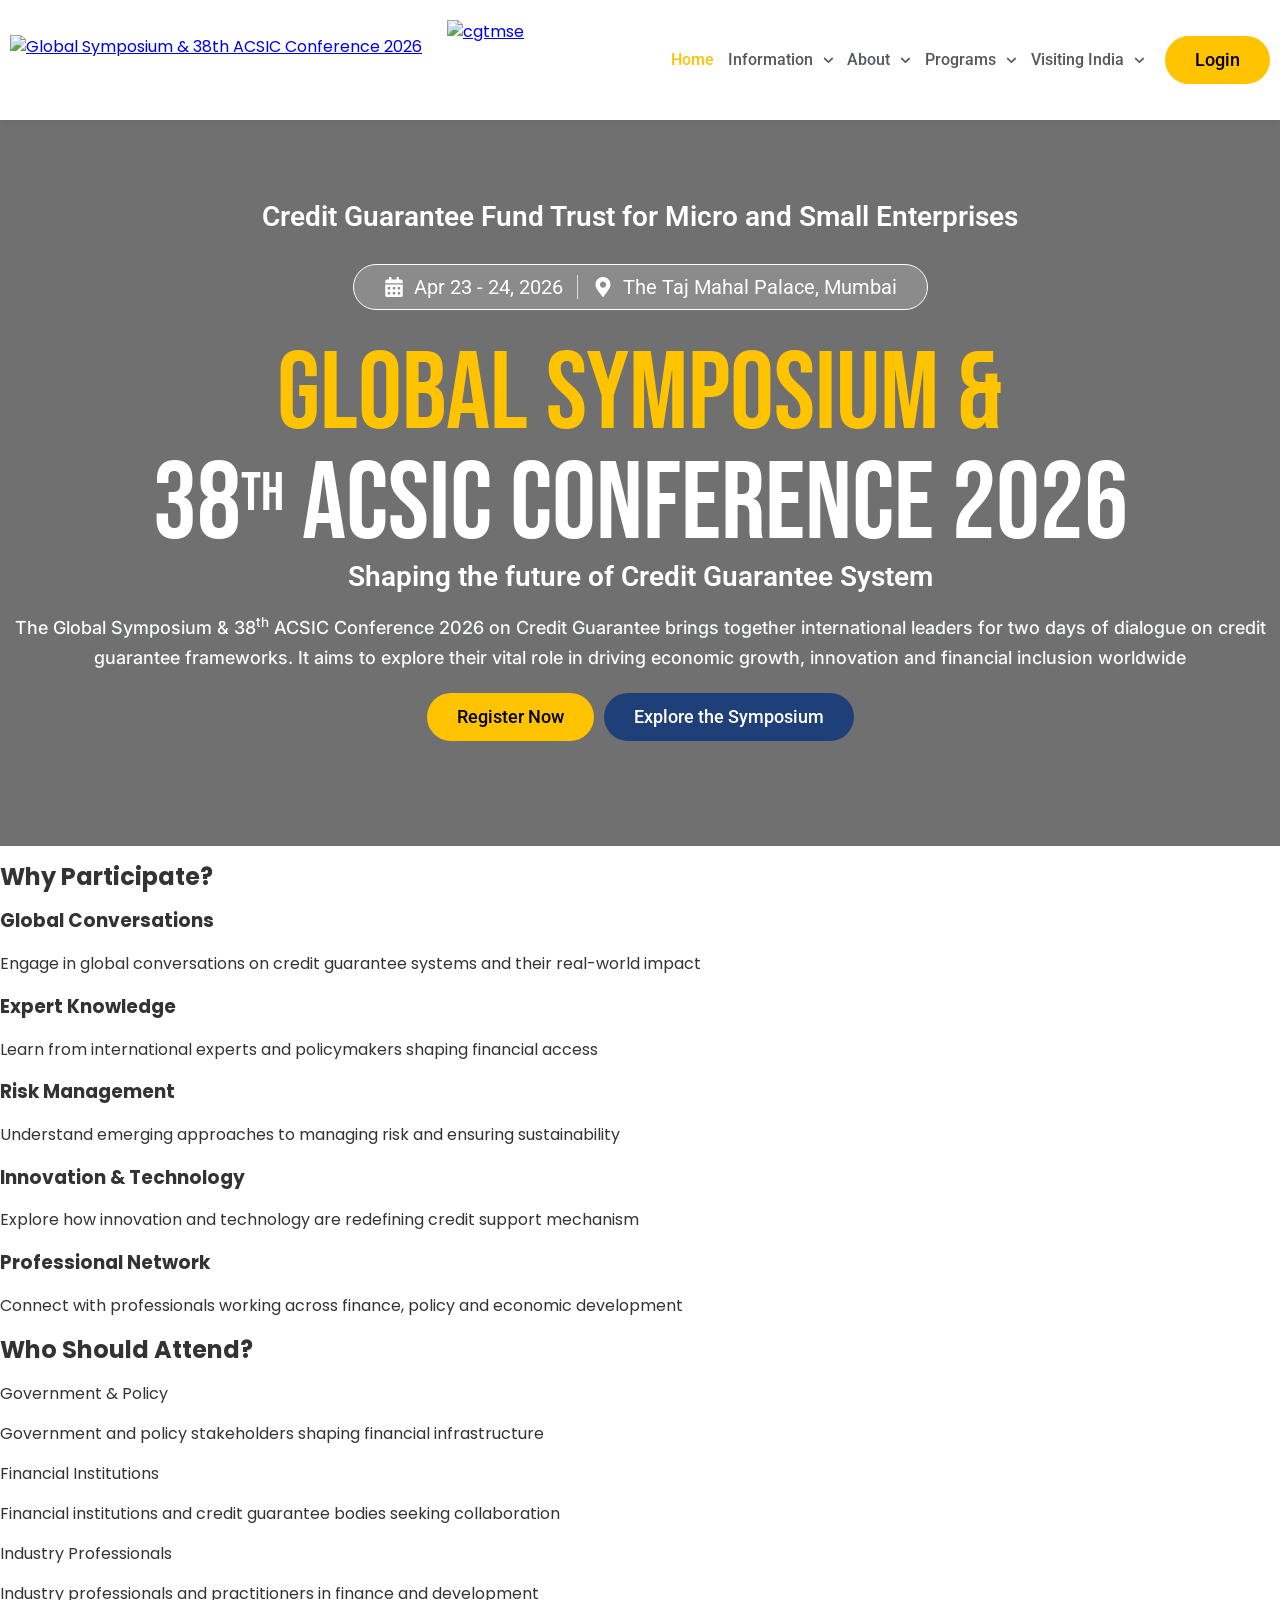
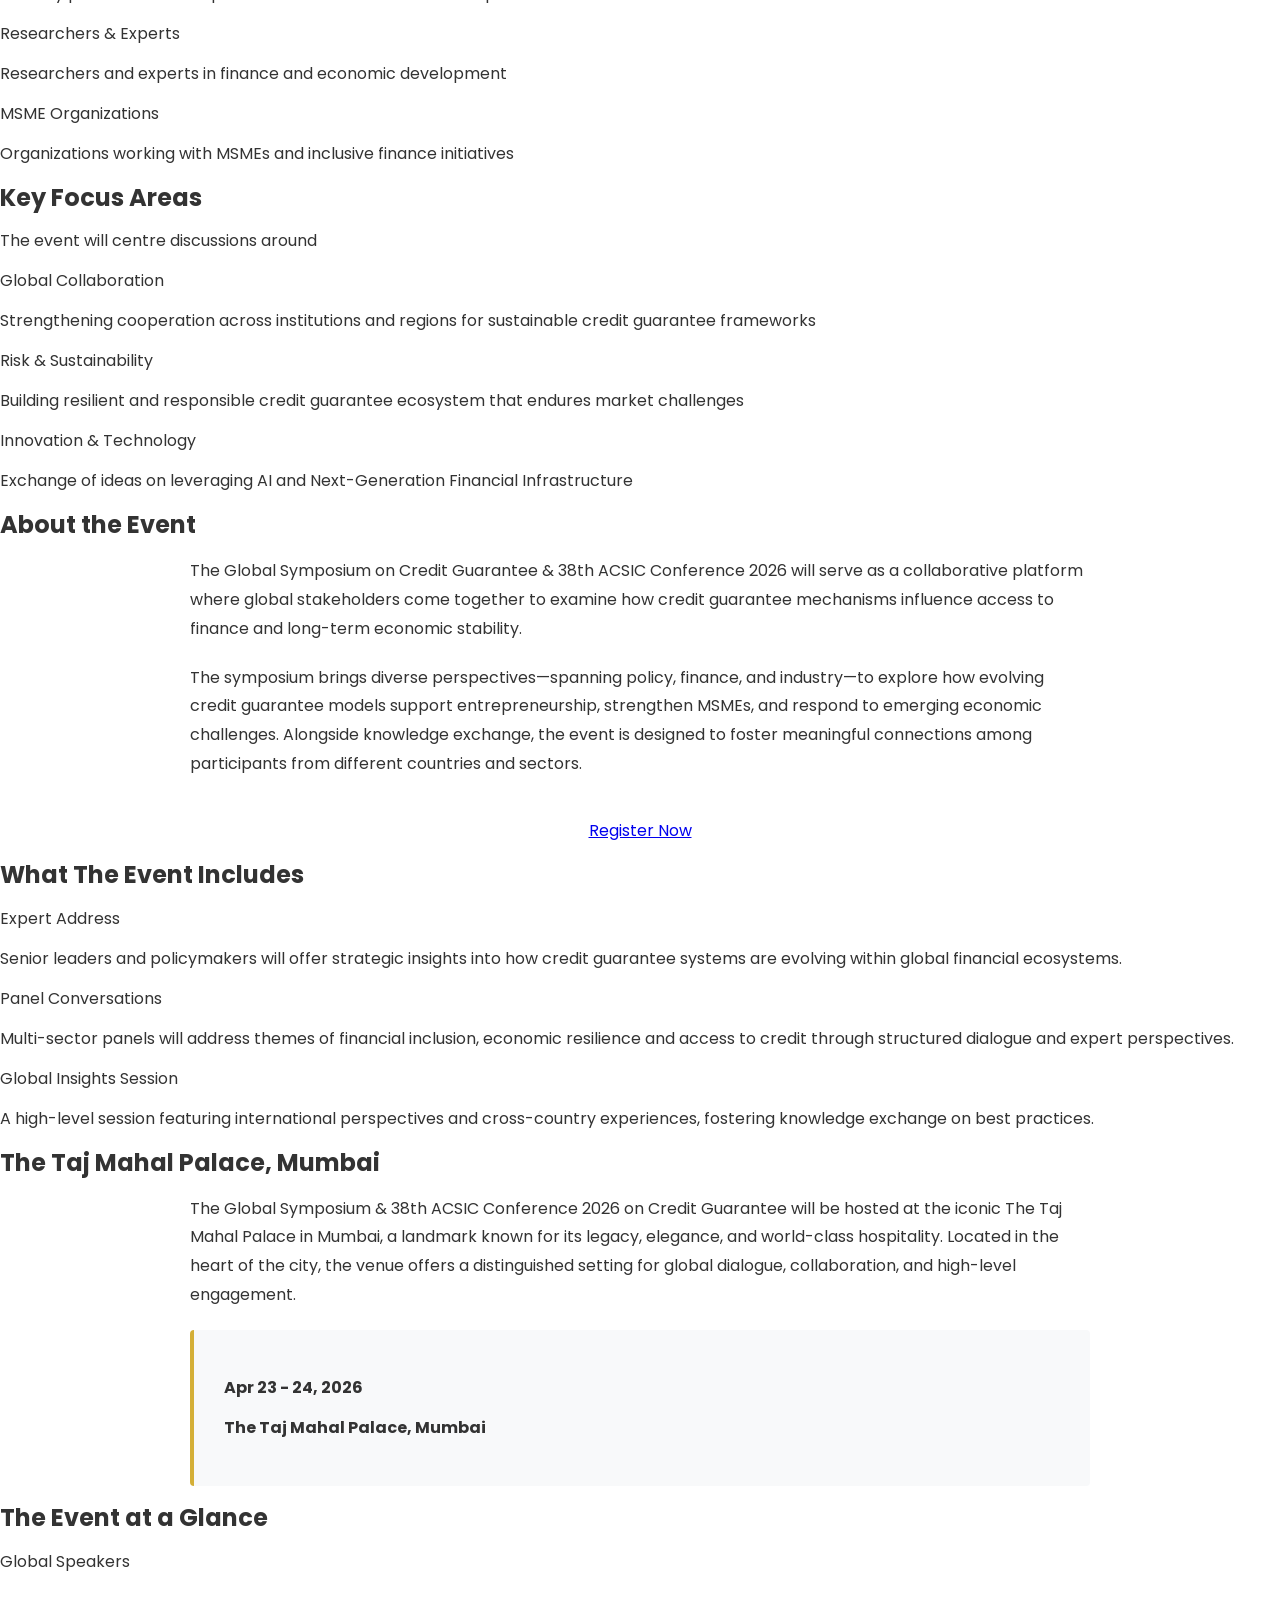
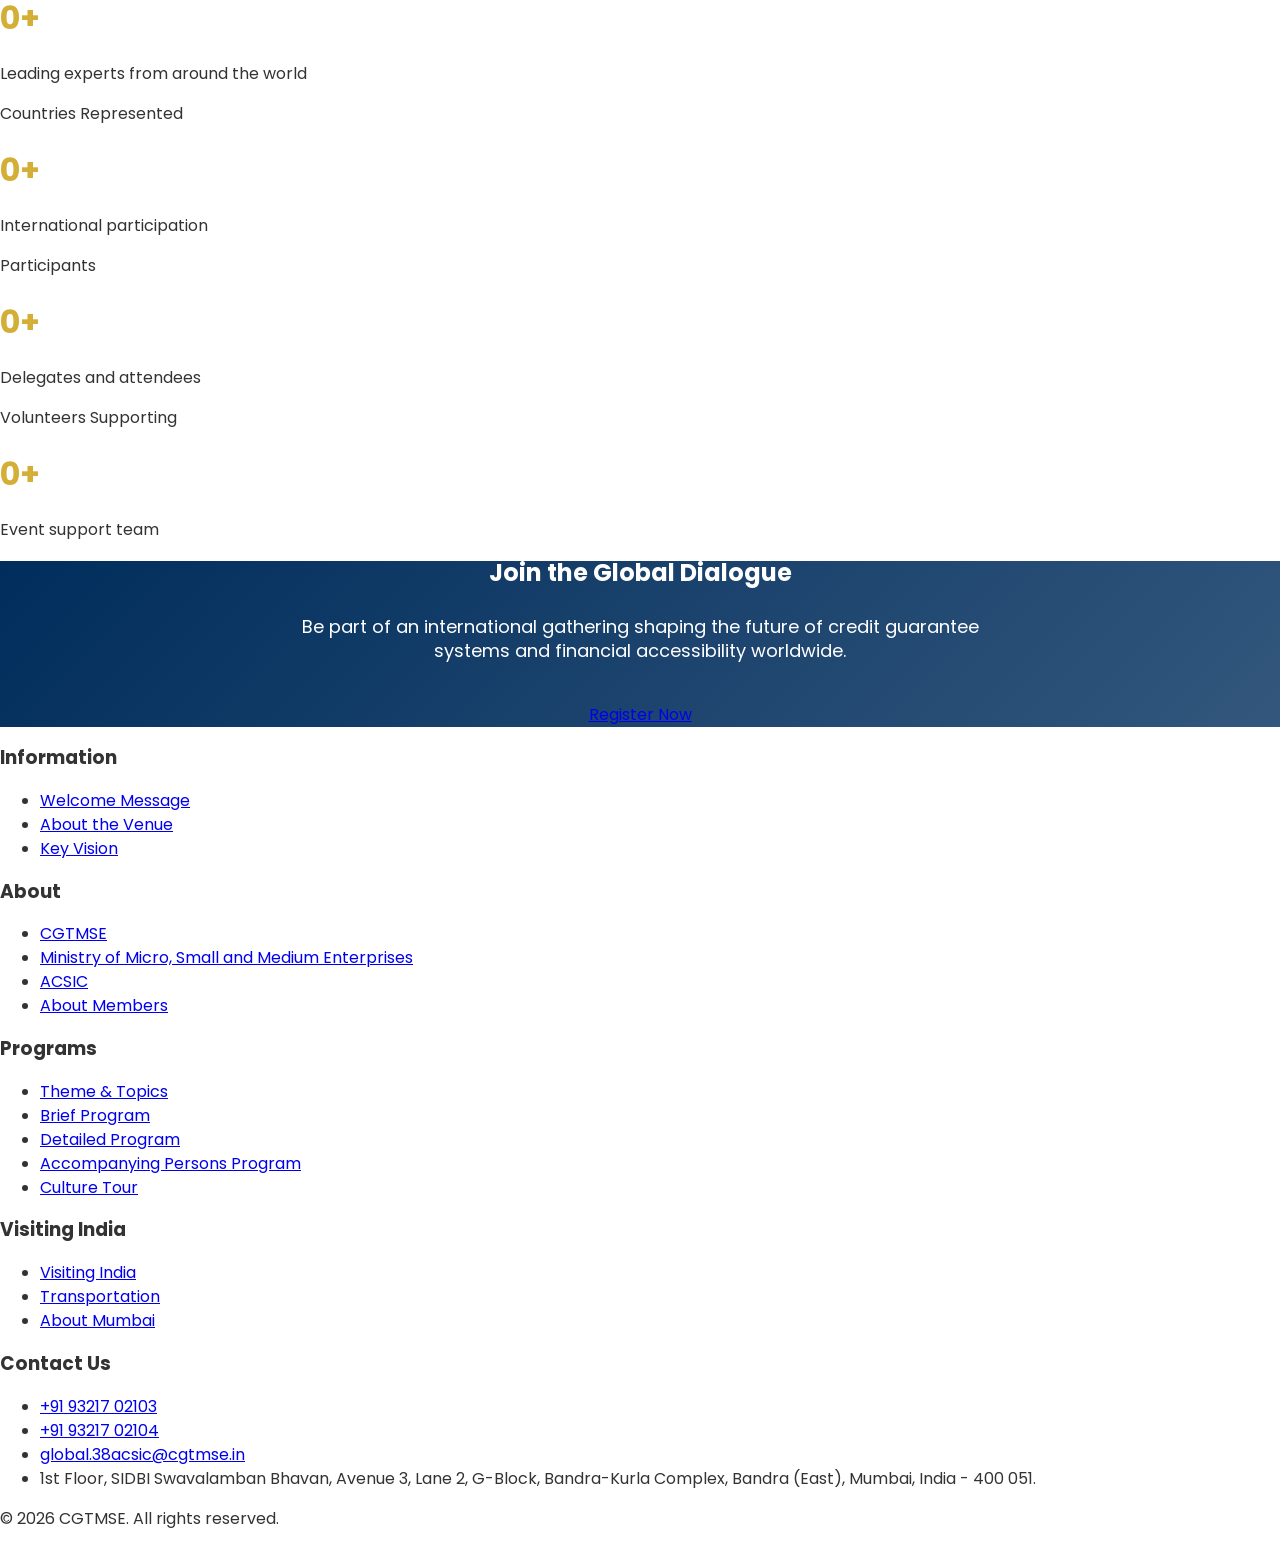
==== index.html @ 99765503 "Add files via upload" ====
<!DOCTYPE html>
<html lang="en">
<head>
    <meta charset="UTF-8">
    <meta name="viewport" content="width=device-width, initial-scale=1.0">
    <meta name="description" content="Global Symposium and 38th ACSIC 2026 - Credit Guarantee Conference">
    <title>Home - Global Symposium and 38th ACSIC 2026</title>
    <link rel="preconnect" href="https://fonts.googleapis.com"><link rel="preconnect" href="https://fonts.gstatic.com" crossorigin>
    <link href="https://fonts.googleapis.com/css2?family=Bebas+Neue&family=Inter:wght@400;500;600&family=Poppins:wght@400;500;600;700&family=Roboto:wght@400;500;600;700&display=swap" rel="stylesheet">
    <link rel="stylesheet" href="assets/css/style.css">
    <link rel="stylesheet" href="assets/css/hero.css">
</head>
<body class="has-ac-header home">
    <!-- Header & Navigation -->
    <header class="ac-header">
        <div class="ac-header-inner">
            <a class="ac-logos" href="index.html">
                <img class="ac-logo-main" src="https://globalacsic2026.in/wp-content/uploads/2026/01/acsic-logo-blue-gold.png" alt="Global Symposium &amp; 38th ACSIC Conference 2026">
                <img class="ac-logo-cgtmse" src="https://globalacsic2026.in/wp-content/uploads/2026/01/cgtmse-logo.png" alt="cgtmse">
            </a>
            <div class="ac-right">
                <nav class="ac-nav" id="acNav"><ul><li><a class="ac-item active" href="index.html">Home</a></li><li><a class="ac-item" href="#">Information<svg class="ac-caret" viewBox="0 0 448 512" aria-hidden="true"><path d="M207.029 381.476L12.686 187.132c-9.373-9.373-9.373-24.569 0-33.941l22.667-22.667c9.357-9.357 24.522-9.375 33.901-.04L224 284.505l154.745-154.021c9.379-9.335 24.544-9.317 33.901.04l22.667 22.667c9.373 9.373 9.373 24.569 0 33.941L240.971 381.476c-9.373 9.372-24.569 9.372-33.942 0z"/></svg></a><ul class="ac-sub"><li><a href="pages/welcome-message.html">Welcome Message</a></li><li><a href="pages/about-venue.html">About the Venue</a></li><li><a href="pages/key-vision.html">Key Vision</a></li></ul></li><li><a class="ac-item" href="#">About<svg class="ac-caret" viewBox="0 0 448 512" aria-hidden="true"><path d="M207.029 381.476L12.686 187.132c-9.373-9.373-9.373-24.569 0-33.941l22.667-22.667c9.357-9.357 24.522-9.375 33.901-.04L224 284.505l154.745-154.021c9.379-9.335 24.544-9.317 33.901.04l22.667 22.667c9.373 9.373 9.373 24.569 0 33.941L240.971 381.476c-9.373 9.372-24.569 9.372-33.942 0z"/></svg></a><ul class="ac-sub"><li><a href="pages/cgtmse.html">CGTMSE</a></li><li><a href="pages/ministry.html">Ministry of Micro, Small and Medium Enterprises</a></li><li><a href="pages/acsic.html">ACSIC</a></li><li><a href="pages/about-members.html">About Members</a></li></ul></li><li><a class="ac-item" href="#">Programs<svg class="ac-caret" viewBox="0 0 448 512" aria-hidden="true"><path d="M207.029 381.476L12.686 187.132c-9.373-9.373-9.373-24.569 0-33.941l22.667-22.667c9.357-9.357 24.522-9.375 33.901-.04L224 284.505l154.745-154.021c9.379-9.335 24.544-9.317 33.901.04l22.667 22.667c9.373 9.373 9.373 24.569 0 33.941L240.971 381.476c-9.373 9.372-24.569 9.372-33.942 0z"/></svg></a><ul class="ac-sub"><li><a href="pages/theme-topics.html">Theme &amp; Topics</a></li><li><a href="#">Delegates Program<svg class="ac-caret" viewBox="0 0 448 512" aria-hidden="true"><path d="M207.029 381.476L12.686 187.132c-9.373-9.373-9.373-24.569 0-33.941l22.667-22.667c9.357-9.357 24.522-9.375 33.901-.04L224 284.505l154.745-154.021c9.379-9.335 24.544-9.317 33.901.04l22.667 22.667c9.373 9.373 9.373 24.569 0 33.941L240.971 381.476c-9.373 9.372-24.569 9.372-33.942 0z"/></svg></a><ul class="ac-sub"><li><a href="pages/brief-program.html">Brief Program</a></li><li><a href="pages/detailed-program.html">Chief Delegate Programme ( Only for ACSIC Members)</a></li></ul></li><li><a href="pages/accompanying-persons.html">Accompanying Persons Program</a></li><li><a href="pages/culture-tour.html">Culture Tour</a></li></ul></li><li><a class="ac-item" href="pages/visiting-india.html">Visiting India<svg class="ac-caret" viewBox="0 0 448 512" aria-hidden="true"><path d="M207.029 381.476L12.686 187.132c-9.373-9.373-9.373-24.569 0-33.941l22.667-22.667c9.357-9.357 24.522-9.375 33.901-.04L224 284.505l154.745-154.021c9.379-9.335 24.544-9.317 33.901.04l22.667 22.667c9.373 9.373 9.373 24.569 0 33.941L240.971 381.476c-9.373 9.372-24.569 9.372-33.942 0z"/></svg></a><ul class="ac-sub"><li><a href="pages/transportation.html">Transportation</a></li><li><a href="pages/about-mumbai.html">About Mumbai</a></li></ul></li></ul></nav>
                <a class="ac-pill ac-pill-yellow" href="pages/login.html">Login</a>
                <button class="ac-toggle" aria-label="Menu" onclick="document.getElementById('acNav').classList.toggle('open')"><svg viewBox="0 0 448 512"><path d="M16 132h416c8.837 0 16-7.163 16-16V76c0-8.837-7.163-16-16-16H16C7.163 60 0 67.163 0 76v40c0 8.837 7.163 16 16 16zm0 160h416c8.837 0 16-7.163 16-16v-40c0-8.837-7.163-16-16-16H16c-8.837 0-16 7.163-16 16v40c0 8.837 7.163 16 16 16zm0 160h416c8.837 0 16-7.163 16-16v-40c0-8.837-7.163-16-16-16H16c-8.837 0-16 7.163-16 16v40c0 8.837 7.163 16 16 16z"/></svg></button>
            </div>
        </div>
    </header>

    <!-- Main Content -->
    <main>
        <!-- Hero Section -->
        <section class="ac-hero">
            <div class="ac-hero-inner">
                <h3 class="ac-hero-org">Credit Guarantee Fund Trust for Micro and Small Enterprises</h3>
                <div class="ac-datebox"><ul>
                    <li><svg viewBox="0 0 448 512" aria-hidden="true"><path d="M0 464c0 26.5 21.5 48 48 48h352c26.5 0 48-21.5 48-48V192H0v272zm320-196c0-6.6 5.4-12 12-12h40c6.6 0 12 5.4 12 12v40c0 6.6-5.4 12-12 12h-40c-6.6 0-12-5.4-12-12v-40zm0 128c0-6.6 5.4-12 12-12h40c6.6 0 12 5.4 12 12v40c0 6.6-5.4 12-12 12h-40c-6.6 0-12-5.4-12-12v-40zM192 268c0-6.6 5.4-12 12-12h40c6.6 0 12 5.4 12 12v40c0 6.6-5.4 12-12 12h-40c-6.6 0-12-5.4-12-12v-40zm0 128c0-6.6 5.4-12 12-12h40c6.6 0 12 5.4 12 12v40c0 6.6-5.4 12-12 12h-40c-6.6 0-12-5.4-12-12v-40zM64 268c0-6.6 5.4-12 12-12h40c6.6 0 12 5.4 12 12v40c0 6.6-5.4 12-12 12H76c-6.6 0-12-5.4-12-12v-40zm0 128c0-6.6 5.4-12 12-12h40c6.6 0 12 5.4 12 12v40c0 6.6-5.4 12-12 12H76c-6.6 0-12-5.4-12-12v-40zM400 64h-48V16c0-8.8-7.2-16-16-16h-32c-8.8 0-16 7.2-16 16v48H160V16c0-8.8-7.2-16-16-16h-32c-8.8 0-16 7.2-16 16v48H48C21.5 64 0 85.5 0 112v48h448v-48c0-26.5-21.5-48-48-48z"/></svg><span>Apr 23 - 24, 2026</span></li>
                    <li><svg viewBox="0 0 384 512" aria-hidden="true"><path d="M172.268 501.67C26.97 291.031 0 269.413 0 192 0 85.961 85.961 0 192 0s192 85.961 192 192c0 77.413-26.97 99.031-172.268 309.67-9.535 13.774-29.93 13.773-39.464 0zM192 272c44.183 0 80-35.817 80-80s-35.817-80-80-80-80 35.817-80 80 35.817 80 80 80z"/></svg><span>The Taj Mahal Palace, Mumbai</span></li>
                </ul></div>
                <h1 class="ac-hero-title yellow">GLOBAL SYMPOSIUM &amp;</h1>
                <h2 class="ac-hero-title white">38<small><sup>th</sup></small> ACSIC CONFERENCE 2026</h2>
                <h3 class="ac-hero-tag">Shaping the future of Credit Guarantee System</h3>
                <div class="ac-hero-text"><p>The Global Symposium &amp; 38<sup>th</sup> ACSIC Conference 2026 on Credit Guarantee brings together international leaders for two days of dialogue on credit guarantee frameworks. It aims to explore their vital role in driving economic growth, innovation and financial inclusion worldwide</p></div>
                <div class="ac-hero-btns">
                    <a class="ac-pill ac-pill-yellow" href="pages/login.html">Register Now</a>
                    <a class="ac-pill ac-pill-blue" href="#aboutTheEvent">Explore the Symposium</a>
                </div>
            </div>
        </section>

        <!-- Why Participate Section -->
        <section class="section">
            <div class="container">
                <div class="section-title">
                    <h2>Why Participate?</h2>
                </div>
                <div class="grid">
                    <div class="card">
                        <div class="card-body">
                            <h3 class="card-title">Global Conversations</h3>
                            <p class="card-text">Engage in global conversations on credit guarantee systems and their real-world impact</p>
                        </div>
                    </div>
                    <div class="card">
                        <div class="card-body">
                            <h3 class="card-title">Expert Knowledge</h3>
                            <p class="card-text">Learn from international experts and policymakers shaping financial access</p>
                        </div>
                    </div>
                    <div class="card">
                        <div class="card-body">
                            <h3 class="card-title">Risk Management</h3>
                            <p class="card-text">Understand emerging approaches to managing risk and ensuring sustainability</p>
                        </div>
                    </div>
                    <div class="card">
                        <div class="card-body">
                            <h3 class="card-title">Innovation & Technology</h3>
                            <p class="card-text">Explore how innovation and technology are redefining credit support mechanism</p>
                        </div>
                    </div>
                    <div class="card">
                        <div class="card-body">
                            <h3 class="card-title">Professional Network</h3>
                            <p class="card-text">Connect with professionals working across finance, policy and economic development</p>
                        </div>
                    </div>
                </div>
            </div>
        </section>

        <!-- Who Should Attend -->
        <section class="section">
            <div class="container">
                <div class="section-title">
                    <h2>Who Should Attend?</h2>
                </div>
                <div class="grid">
                    <div class="card">
                        <div class="card-header">
                            <div class="card-title">Government & Policy</div>
                        </div>
                        <div class="card-body">
                            <p class="card-text">Government and policy stakeholders shaping financial infrastructure</p>
                        </div>
                    </div>
                    <div class="card">
                        <div class="card-header">
                            <div class="card-title">Financial Institutions</div>
                        </div>
                        <div class="card-body">
                            <p class="card-text">Financial institutions and credit guarantee bodies seeking collaboration</p>
                        </div>
                    </div>
                    <div class="card">
                        <div class="card-header">
                            <div class="card-title">Industry Professionals</div>
                        </div>
                        <div class="card-body">
                            <p class="card-text">Industry professionals and practitioners in finance and development</p>
                        </div>
                    </div>
                    <div class="card">
                        <div class="card-header">
                            <div class="card-title">Researchers & Experts</div>
                        </div>
                        <div class="card-body">
                            <p class="card-text">Researchers and experts in finance and economic development</p>
                        </div>
                    </div>
                    <div class="card">
                        <div class="card-header">
                            <div class="card-title">MSME Organizations</div>
                        </div>
                        <div class="card-body">
                            <p class="card-text">Organizations working with MSMEs and inclusive finance initiatives</p>
                        </div>
                    </div>
                </div>
            </div>
        </section>

        <!-- Key Focus Areas -->
        <section class="section">
            <div class="container">
                <div class="section-title">
                    <h2>Key Focus Areas</h2>
                    <p>The event will centre discussions around</p>
                </div>
                <div class="grid">
                    <div class="card">
                        <div class="card-header">
                            <div class="card-title">Global Collaboration</div>
                        </div>
                        <div class="card-body">
                            <p class="card-text">Strengthening cooperation across institutions and regions for sustainable credit guarantee frameworks</p>
                        </div>
                    </div>
                    <div class="card">
                        <div class="card-header">
                            <div class="card-title">Risk & Sustainability</div>
                        </div>
                        <div class="card-body">
                            <p class="card-text">Building resilient and responsible credit guarantee ecosystem that endures market challenges</p>
                        </div>
                    </div>
                    <div class="card">
                        <div class="card-header">
                            <div class="card-title">Innovation & Technology</div>
                        </div>
                        <div class="card-body">
                            <p class="card-text">Exchange of ideas on leveraging AI and Next-Generation Financial Infrastructure</p>
                        </div>
                    </div>
                </div>
            </div>
        </section>

        <!-- About the Event -->
        <section class="section" id="aboutTheEvent">
            <div class="container">
                <div class="section-title">
                    <h2>About the Event</h2>
                </div>
                <div style="max-width: 900px; margin: 0 auto;">
                    <p style="font-size: 16px; line-height: 1.8; color: var(--text-light); margin-bottom: 20px;">
                        The Global Symposium on Credit Guarantee & 38th ACSIC Conference 2026 will serve as a collaborative platform where global stakeholders come together to examine how credit guarantee mechanisms influence access to finance and long-term economic stability.
                    </p>
                    <p style="font-size: 16px; line-height: 1.8; color: var(--text-light); margin-bottom: 20px;">
                        The symposium brings diverse perspectives—spanning policy, finance, and industry—to explore how evolving credit guarantee models support entrepreneurship, strengthen MSMEs, and respond to emerging economic challenges. Alongside knowledge exchange, the event is designed to foster meaningful connections among participants from different countries and sectors.
                    </p>
                    <div style="text-align: center; margin-top: 40px;">
                        <a href="pages/login.html" class="btn">Register Now</a>
                    </div>
                </div>
            </div>
        </section>

        <!-- What the Event Includes -->
        <section class="section">
            <div class="container">
                <div class="section-title">
                    <h2>What The Event Includes</h2>
                </div>
                <div class="grid">
                    <div class="card">
                        <div class="card-header">
                            <div class="card-title">Expert Address</div>
                        </div>
                        <div class="card-body">
                            <p class="card-text">Senior leaders and policymakers will offer strategic insights into how credit guarantee systems are evolving within global financial ecosystems.</p>
                        </div>
                    </div>
                    <div class="card">
                        <div class="card-header">
                            <div class="card-title">Panel Conversations</div>
                        </div>
                        <div class="card-body">
                            <p class="card-text">Multi-sector panels will address themes of financial inclusion, economic resilience and access to credit through structured dialogue and expert perspectives.</p>
                        </div>
                    </div>
                    <div class="card">
                        <div class="card-header">
                            <div class="card-title">Global Insights Session</div>
                        </div>
                        <div class="card-body">
                            <p class="card-text">A high-level session featuring international perspectives and cross-country experiences, fostering knowledge exchange on best practices.</p>
                        </div>
                    </div>
                </div>
            </div>
        </section>

        <!-- Venue Section -->
        <section class="section">
            <div class="container">
                <div class="section-title">
                    <h2>The Taj Mahal Palace, Mumbai</h2>
                </div>
                <div style="max-width: 900px; margin: 0 auto;">
                    <p style="font-size: 16px; line-height: 1.8; color: var(--text-light); margin-bottom: 20px;">
                        The Global Symposium & 38th ACSIC Conference 2026 on Credit Guarantee will be hosted at the iconic The Taj Mahal Palace in Mumbai, a landmark known for its legacy, elegance, and world-class hospitality. Located in the heart of the city, the venue offers a distinguished setting for global dialogue, collaboration, and high-level engagement.
                    </p>
                    <div style="background: #f8f9fa; padding: 30px; border-left: 4px solid #d4af37; border-radius: 4px;">
                        <p style="margin-bottom: 15px;"><strong>Apr 23 - 24, 2026</strong></p>
                        <p><strong>The Taj Mahal Palace, Mumbai</strong></p>
                    </div>
                </div>
            </div>
        </section>

        <!-- Event at a Glance -->
        <section class="section">
            <div class="container">
                <div class="section-title">
                    <h2>The Event at a Glance</h2>
                </div>
                <div class="grid">
                    <div class="card">
                        <div class="card-header">
                            <div class="card-title">Global Speakers</div>
                        </div>
                        <div class="card-body">
                            <p style="font-size: 32px; font-weight: 700; color: #d4af37;">0+</p>
                            <p class="card-text">Leading experts from around the world</p>
                        </div>
                    </div>
                    <div class="card">
                        <div class="card-header">
                            <div class="card-title">Countries Represented</div>
                        </div>
                        <div class="card-body">
                            <p style="font-size: 32px; font-weight: 700; color: #d4af37;">0+</p>
                            <p class="card-text">International participation</p>
                        </div>
                    </div>
                    <div class="card">
                        <div class="card-header">
                            <div class="card-title">Participants</div>
                        </div>
                        <div class="card-body">
                            <p style="font-size: 32px; font-weight: 700; color: #d4af37;">0+</p>
                            <p class="card-text">Delegates and attendees</p>
                        </div>
                    </div>
                    <div class="card">
                        <div class="card-header">
                            <div class="card-title">Volunteers Supporting</div>
                        </div>
                        <div class="card-body">
                            <p style="font-size: 32px; font-weight: 700; color: #d4af37;">0+</p>
                            <p class="card-text">Event support team</p>
                        </div>
                    </div>
                </div>
            </div>
        </section>

        <!-- CTA Section -->
        <section class="section" style="background: linear-gradient(135deg, #002d5c, rgba(0, 45, 92, 0.8)); color: white; text-align: center;">
            <div class="container">
                <h2 style="color: white; margin-bottom: 30px;">Join the Global Dialogue</h2>
                <p style="font-size: 18px; margin-bottom: 40px; max-width: 700px; margin-left: auto; margin-right: auto;">
                    Be part of an international gathering shaping the future of credit guarantee systems and financial accessibility worldwide.
                </p>
                <a href="pages/login.html" class="btn">Register Now</a>
            </div>
        </section>
    </main>

    <!-- Footer -->
    <footer>
        <div class="container">
            <div class="footer-content">
                <div class="footer-section">
                    <h3>Information</h3>
                    <ul>
                        <li><a href="pages/welcome-message.html">Welcome Message</a></li>
                        <li><a href="pages/about-venue.html">About the Venue</a></li>
                        <li><a href="pages/key-vision.html">Key Vision</a></li>
                    </ul>
                </div>
                <div class="footer-section">
                    <h3>About</h3>
                    <ul>
                        <li><a href="pages/cgtmse.html">CGTMSE</a></li>
                        <li><a href="pages/ministry.html">Ministry of Micro, Small and Medium Enterprises</a></li>
                        <li><a href="pages/acsic.html">ACSIC</a></li>
                        <li><a href="pages/about-members.html">About Members</a></li>
                    </ul>
                </div>
                <div class="footer-section">
                    <h3>Programs</h3>
                    <ul>
                        <li><a href="pages/theme-topics.html">Theme & Topics</a></li>
                        <li><a href="pages/brief-program.html">Brief Program</a></li>
                        <li><a href="pages/detailed-program.html">Detailed Program</a></li>
                        <li><a href="pages/accompanying-persons.html">Accompanying Persons Program</a></li>
                        <li><a href="pages/culture-tour.html">Culture Tour</a></li>
                    </ul>
                </div>
                <div class="footer-section">
                    <h3>Visiting India</h3>
                    <ul>
                        <li><a href="pages/visiting-india.html">Visiting India</a></li>
                        <li><a href="pages/transportation.html">Transportation</a></li>
                        <li><a href="pages/about-mumbai.html">About Mumbai</a></li>
                    </ul>
                </div>
                <div class="footer-section">
                    <h3>Contact Us</h3>
                    <ul>
                        <li><a href="tel:919321702103">+91 93217 02103</a></li>
                        <li><a href="tel:919321702104">+91 93217 02104</a></li>
                        <li><a href="mailto:global.38acsic@cgtmse.in">global.38acsic@cgtmse.in</a></li>
                        <li>1st Floor, SIDBI Swavalamban Bhavan, Avenue 3, Lane 2, G-Block, Bandra-Kurla Complex, Bandra (East), Mumbai, India - 400 051.</li>
                    </ul>
                </div>
            </div>
        </div>
        <div class="footer-bottom">
            <p>&copy; 2026 CGTMSE. All rights reserved.</p>
        </div>
    </footer>
</body>
</html>
---- assets/css/style.css ----
/* 
Theme Name: Hello Elementor Child
Theme URI: https://github.com/elementor/hello-theme-child/
Description: Hello Elementor Child is a child theme of Hello Elementor, created by Elementor team
Author: Elementor Team
Author URI: https://elementor.com/
Template: hello-elementor
Version: 2.0.0
Text Domain: hello-elementor-child
License: GNU General Public License v3 or later.
License URI: https://www.gnu.org/licenses/gpl-3.0.html
Tags: flexible-header, custom-colors, custom-menu, custom-logo, editor-style, featured-images, rtl-language-support, threaded-comments, translation-ready
*/

/* Add your custom styles here */


html, body {
	overflow-x:hidden !important;
}
---- assets/css/hero.css ----
/* Header + hero — values taken from the live site's computed Elementor styles */
:root {
  --ac-primary: #1F3F79;
  --ac-secondary: #54595F;
  --ac-yellow: #FFC300;
  --ac-offwhite: #F6FBFC;
  --ac-sub: #33373D;
}

body { margin: 0; font-family: "Poppins", sans-serif; font-size: 16px; line-height: 24px; color: #333; }
body.has-ac-header { padding-top: 120px; }
body.home { padding-top: 0; }
body.home main { padding: 0; min-height: 0; }

/* ---------- Header ---------- */
.ac-header {
  position: fixed; top: 0; left: 0; width: 100%; z-index: 101;
  background: #fff; box-shadow: 0 0 10px 0 rgba(0,0,0,.1);
}
.ac-header-inner {
  max-width: 1330px; margin: 0 auto; padding: 0 10px; height: 120px;
  display: flex; align-items: center; justify-content: space-between; box-sizing: border-box;
}
.ac-logos { display: flex; align-items: center; }
.ac-logo-main { height: 50px; width: auto; display: block; }
.ac-logo-cgtmse { height: 80px; width: auto; display: block; margin-left: 50px; }
.ac-right { display: flex; align-items: center; justify-content: flex-end; }

.ac-nav { margin-right: 30px; }
.ac-nav > ul { display: flex; list-style: none; margin: 0; padding: 0; }
.ac-nav > ul > li { position: relative; margin: 0 15px; }
.ac-nav > ul > li:first-child { margin-left: 0; }
.ac-nav > ul > li:last-child { margin-right: 0; }
.ac-nav a.ac-item {
  display: flex; align-items: center; padding: 13px 0;
  font-family: "Roboto", sans-serif; font-weight: 500; font-size: 16px; line-height: 20px;
  color: var(--ac-secondary); text-decoration: none; transition: color .3s;
}
.ac-nav a.ac-item:hover, .ac-nav a.ac-item.active, .ac-nav li:hover > a.ac-item { color: var(--ac-yellow); }
.ac-caret { width: .68em; height: .68em; fill: currentColor; margin-left: 10px; }

.ac-sub {
  display: none; position: absolute; top: 100%; left: 0; min-width: 12em; list-style: none;
  margin: 0; padding: 0; background: #fff; border-radius: 5px; box-shadow: 0 0 10px 0 rgba(0,0,0,.1); z-index: 5;
}
.ac-nav li:hover > .ac-sub, .ac-nav li:focus-within > .ac-sub { display: block; }
.ac-sub li { position: relative; }
.ac-sub a {
  display: flex; align-items: center; justify-content: space-between; padding: 13px 20px; white-space: nowrap;
  font-family: "Roboto", sans-serif; font-weight: 500; font-size: 16px; line-height: 20px;
  color: var(--ac-sub); text-decoration: none;
}
.ac-sub li:first-child > a { border-radius: 5px 5px 0 0; }
.ac-sub li:last-child > a { border-radius: 0 0 5px 5px; }
.ac-sub a:hover, .ac-sub li:hover > a { background: var(--ac-primary); color: var(--ac-offwhite); }
.ac-sub .ac-sub { top: 0; left: 100%; }
.ac-sub .ac-caret { transform: rotate(-90deg); }

.ac-pill {
  display: inline-block; font-family: "Roboto", sans-serif; font-weight: 500; font-size: 18px; line-height: 18px;
  padding: 15px 30px; border-radius: 50px; text-decoration: none; transition: all .3s;
}
.ac-pill-yellow { background: var(--ac-yellow); color: #000; }
.ac-pill-yellow:hover { background: var(--ac-primary); color: var(--ac-offwhite); }
.ac-pill-blue { background: var(--ac-primary); color: #fff; }
.ac-pill-blue:hover { background: var(--ac-yellow); color: #000; }

.ac-toggle { display: none; background: none; border: 0; padding: 8px; cursor: pointer; color: #33373D; }
.ac-toggle svg { width: 25px; height: 25px; fill: currentColor; display: block; }

/* ---------- Hero ---------- */
.ac-hero {
  position: relative; padding: 200px 0 100px; text-align: center;
  background: url("https://globalacsic2026.in/wp-content/uploads/2026/01/freepik__expand__67502.png") center center / cover no-repeat;
}
.ac-hero::before { content: ""; position: absolute; inset: 0; background: #000; opacity: .56; }
.ac-hero-inner { position: relative; max-width: 1330px; margin: 0 auto; padding: 0 10px; display: flex; flex-direction: column; align-items: center; }
.ac-hero h1, .ac-hero h2, .ac-hero h3 { margin: 0; }
.ac-hero-org { font-family: "Roboto", sans-serif; font-weight: 600; font-size: 28px; line-height: 1.2; color: #fff; margin-bottom: 30px !important; }

.ac-datebox {
  display: inline-flex; align-items: center; margin-bottom: 30px; padding: 10px 30px;
  background: rgba(255,255,255,.19); border: 1px solid #fff; border-radius: 50px;
}
.ac-datebox ul { display: flex; list-style: none; margin: 0 -15px; padding: 0; }
.ac-datebox li { position: relative; display: flex; align-items: center; margin: 0 15px; }
.ac-datebox li:not(:last-child)::after { content: ""; position: absolute; right: -15px; top: 50%; height: 100%; transform: translateY(-50%); border-left: 1px solid #ddd; }
.ac-datebox svg { width: 20px; height: 20px; fill: #fff; margin-right: 10px; }
.ac-datebox span { font-family: "Roboto", sans-serif; font-size: 20px; font-weight: 400; color: #fff; }

.ac-hero-title { font-family: "Bebas Neue", sans-serif; font-weight: 400; font-size: 130px; line-height: 1; }
.ac-hero-title.yellow { color: var(--ac-yellow); }
.ac-hero-title.white { color: #fff; }
.ac-hero-title small { font-size: 60%; }
.ac-hero-title sup { line-height: 0; position: relative; vertical-align: baseline; top: -.5em; }

.ac-hero-tag { font-family: "Roboto", sans-serif; font-weight: 600; font-size: 28px; line-height: 1.2; color: #fff; }
.ac-hero-text { margin-top: 20px; font-family: "Inter", sans-serif; font-size: 18px; font-weight: 500; line-height: 30px; color: var(--ac-offwhite); }
.ac-hero-text p { margin: 0 0 14.4px; }
.ac-hero-text sup { font-size: 75%; line-height: 0; position: relative; vertical-align: baseline; top: -.5em; }
.ac-hero-btns { display: flex; flex-wrap: wrap; justify-content: center; }
.ac-hero-btns .ac-pill { margin: 5px; }

@media (min-width: 1441px) { .ac-hero { background-attachment: fixed; } }
@media (max-width: 1440px) {
  .ac-logo-cgtmse { margin-left: 25px; }
  .ac-nav { margin-right: 20px; }
  .ac-nav > ul > li { margin: 0 7px; }
  .ac-hero-title { font-size: 110px; }
}
@media (max-width: 1200px) {
  .ac-logo-main { height: 40px; }
  .ac-logo-cgtmse { height: 55px; margin-left: 15px; }
  .ac-nav > ul > li { margin: 0 7.5px; }
  .ac-nav a.ac-item { font-size: 14px; }
  .ac-hero-title { font-size: 100px; }
}
@media (max-width: 1024px) {
  .ac-toggle { display: block; }
  .ac-nav { position: absolute; top: 120px; left: 0; width: 100%; margin: 0; background: #fff; display: none; box-shadow: 0 10px 10px -5px rgba(0,0,0,.1); }
  .ac-nav.open { display: block; }
  .ac-nav > ul { flex-direction: column; }
  .ac-nav > ul > li { margin: 0; }
  .ac-nav a.ac-item { padding: 13px 20px; font-size: 16px; justify-content: space-between; color: #33373D; }
  .ac-sub, .ac-sub .ac-sub { position: static; box-shadow: none; padding-left: 15px; }
  .ac-right .ac-pill { display: none; }
  .ac-hero-org { font-size: 25px; }
  .ac-datebox { padding: 10px 15px; }
  .ac-datebox ul { margin: 0 -7.5px; }
  .ac-datebox li { margin: 0 7.5px; }
  .ac-datebox li:not(:last-child)::after { right: -7.5px; }
  .ac-datebox svg { width: 16px; height: 16px; }
  .ac-datebox span { font-size: 16px; }
  .ac-hero-title { font-size: 70px; }
  .ac-hero-tag { font-size: 25px; }
}
@media (max-width: 767px) {
  .ac-header-inner { padding: 0 16px; }
  .ac-logo-main { height: 40px; }
  .ac-logo-cgtmse { height: 40px; margin-left: 10px; }
  .ac-hero-org { font-size: 20px; margin-bottom: 30px; }
  .ac-datebox { margin-bottom: 10px; }
  .ac-datebox ul { margin: 0 -5px; }
  .ac-datebox li { margin: 0 5px; }
  .ac-datebox li:not(:last-child)::after { right: -5px; }
  .ac-datebox svg { width: 14px; height: 14px; }
  .ac-datebox span { font-size: 14px; }
  .ac-hero-title { font-size: 60px; }
  .ac-hero-tag { font-size: 22px; }
  .ac-hero-inner { padding: 0 16px; }
}
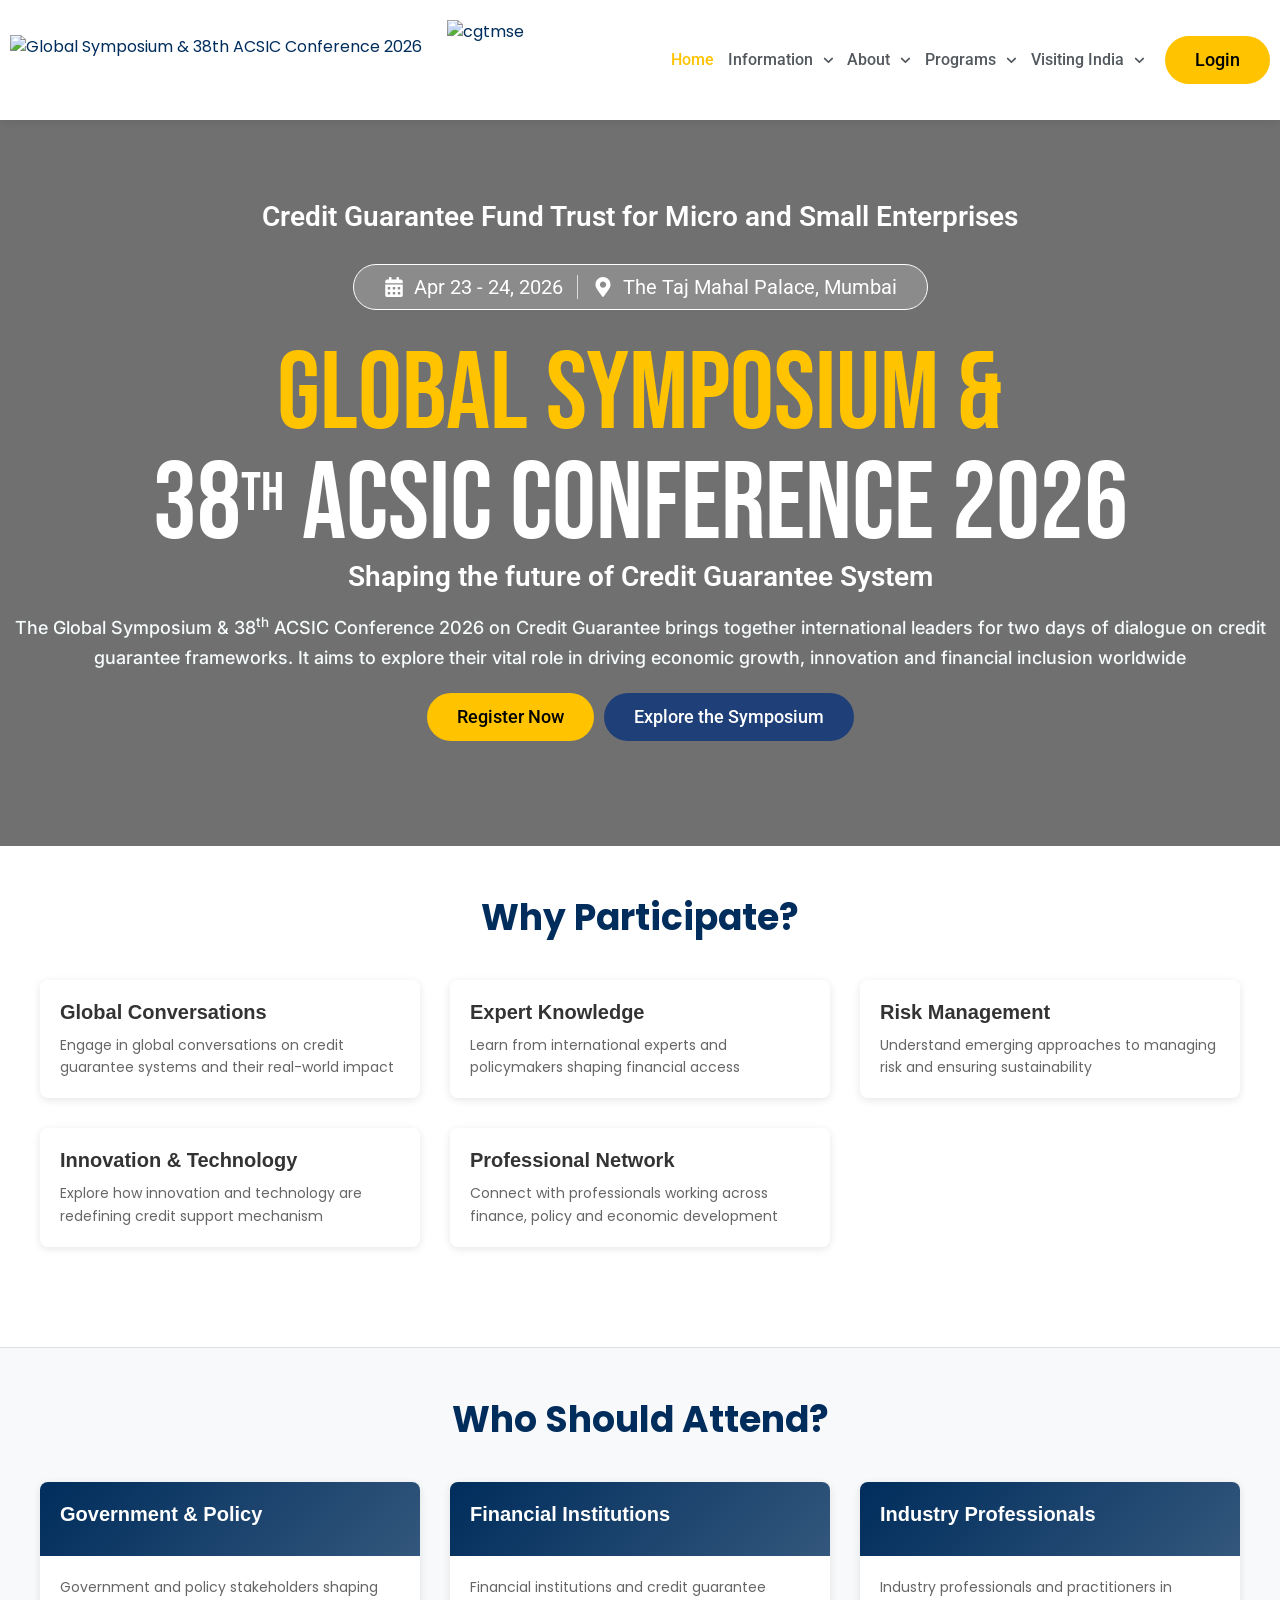
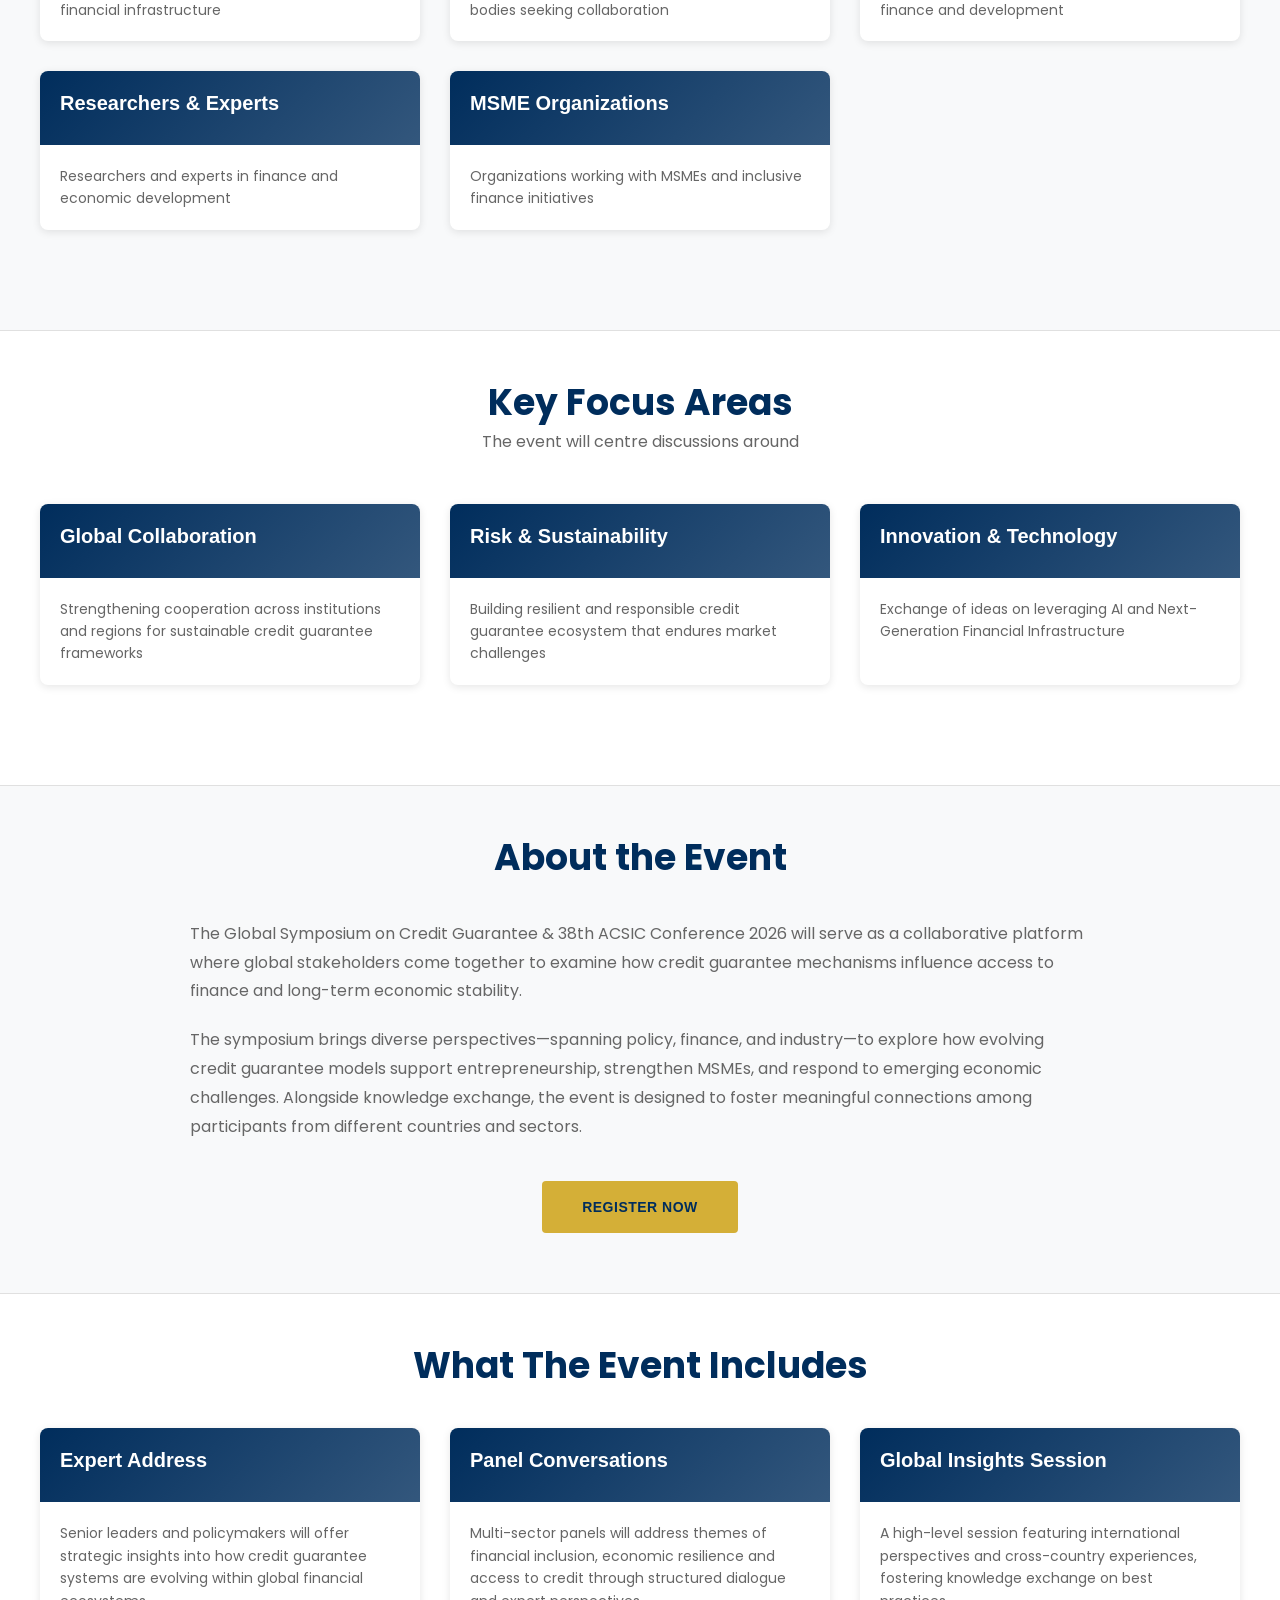
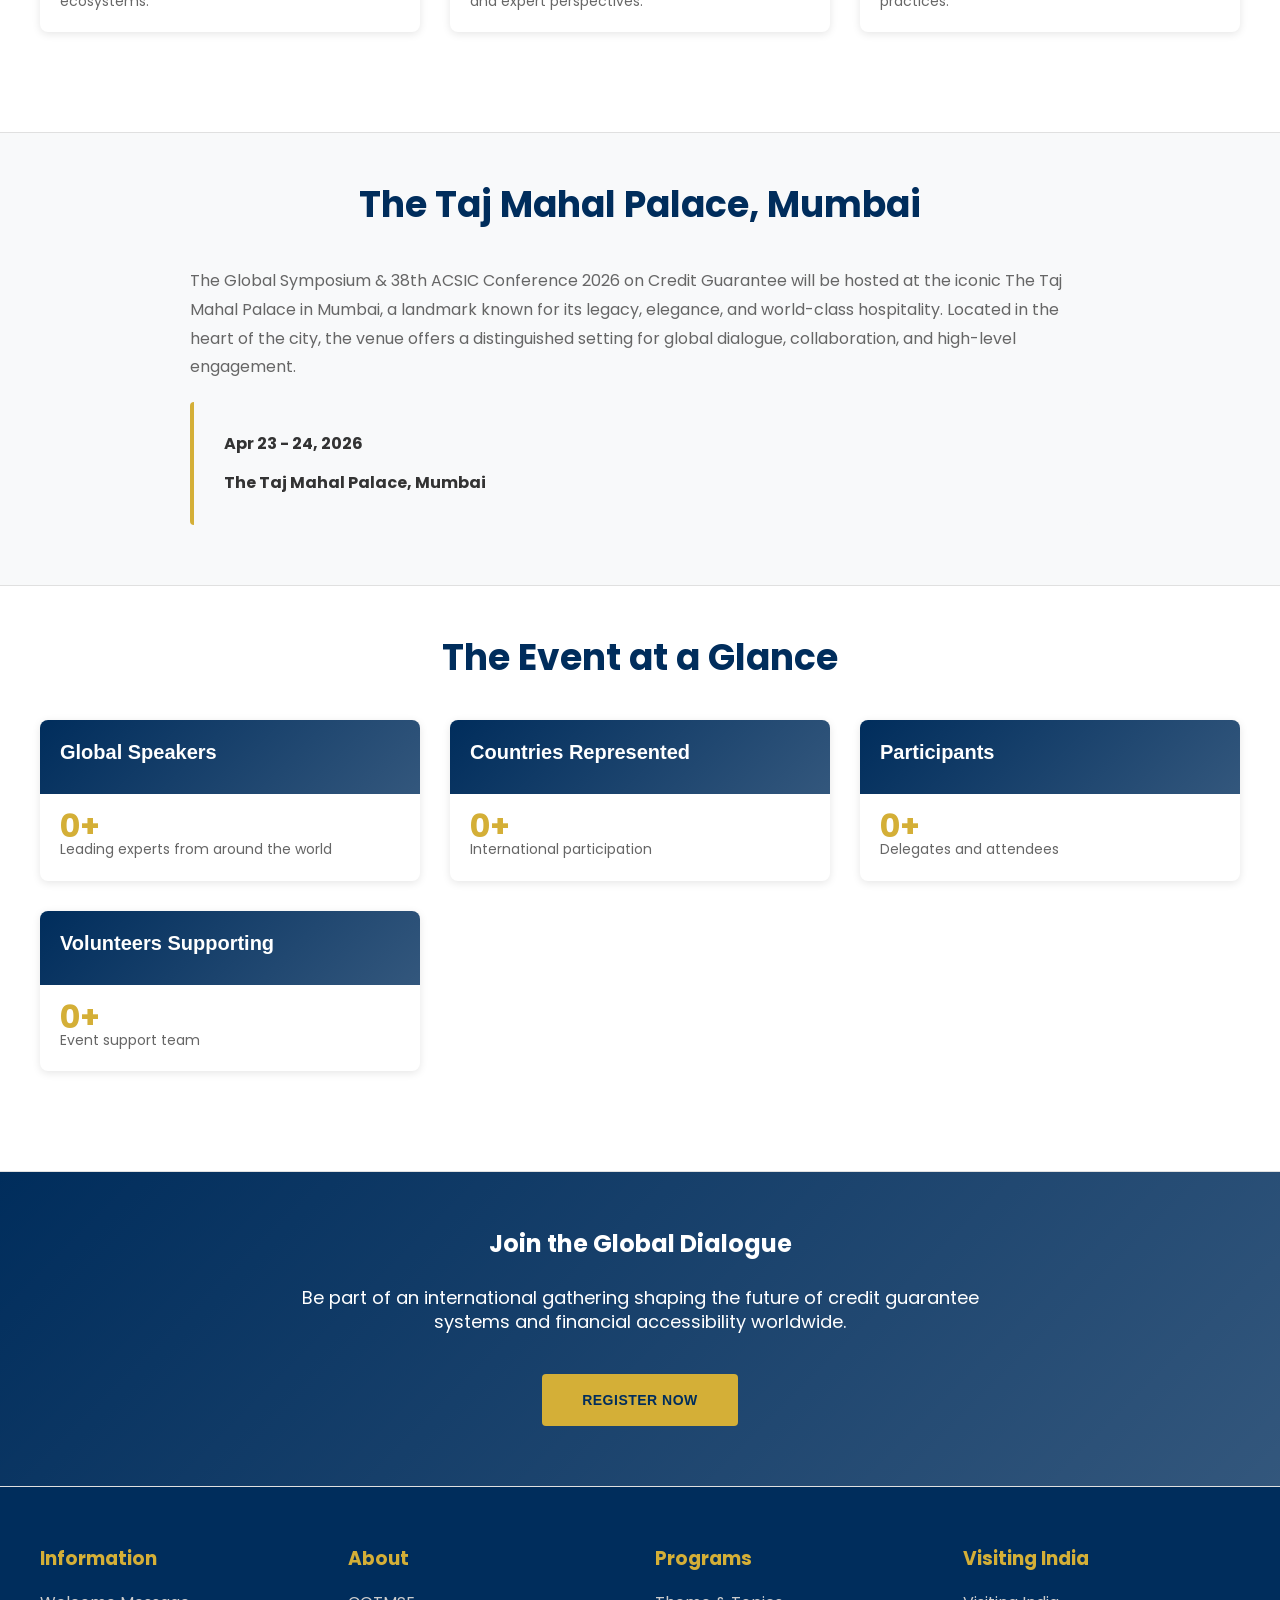
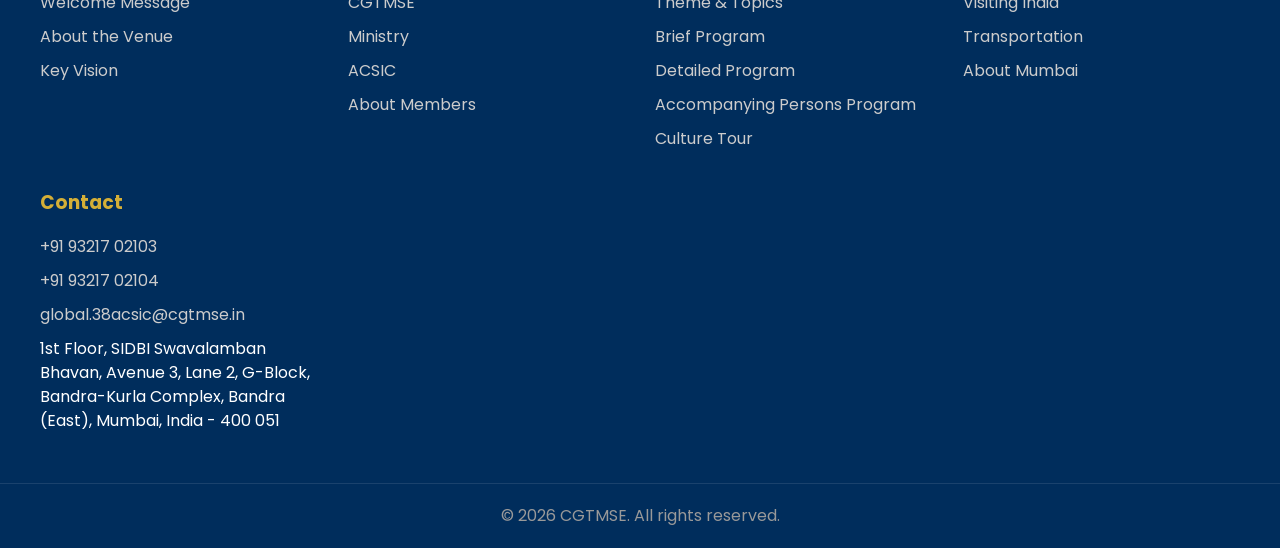
==== commit 30a87440: "Add files via upload" ====
--- a/index.html
+++ b/index.html
@@ -308,7 +308,7 @@
     </main>
 
     <!-- Footer -->
-    <footer>
+        <footer>
         <div class="container">
             <div class="footer-content">
                 <div class="footer-section">
@@ -323,7 +323,7 @@
                     <h3>About</h3>
                     <ul>
                         <li><a href="pages/cgtmse.html">CGTMSE</a></li>
-                        <li><a href="pages/ministry.html">Ministry of Micro, Small and Medium Enterprises</a></li>
+                        <li><a href="pages/ministry.html">Ministry</a></li>
                         <li><a href="pages/acsic.html">ACSIC</a></li>
                         <li><a href="pages/about-members.html">About Members</a></li>
                     </ul>
@@ -331,7 +331,7 @@
                 <div class="footer-section">
                     <h3>Programs</h3>
                     <ul>
-                        <li><a href="pages/theme-topics.html">Theme & Topics</a></li>
+                        <li><a href="pages/theme-topics.html">Theme &amp; Topics</a></li>
                         <li><a href="pages/brief-program.html">Brief Program</a></li>
                         <li><a href="pages/detailed-program.html">Detailed Program</a></li>
                         <li><a href="pages/accompanying-persons.html">Accompanying Persons Program</a></li>
@@ -347,12 +347,12 @@
                     </ul>
                 </div>
                 <div class="footer-section">
-                    <h3>Contact Us</h3>
+                    <h3>Contact</h3>
                     <ul>
                         <li><a href="tel:919321702103">+91 93217 02103</a></li>
                         <li><a href="tel:919321702104">+91 93217 02104</a></li>
                         <li><a href="mailto:global.38acsic@cgtmse.in">global.38acsic@cgtmse.in</a></li>
-                        <li>1st Floor, SIDBI Swavalamban Bhavan, Avenue 3, Lane 2, G-Block, Bandra-Kurla Complex, Bandra (East), Mumbai, India - 400 051.</li>
+                        <li>1st Floor, SIDBI Swavalamban Bhavan, Avenue 3, Lane 2, G-Block, Bandra-Kurla Complex, Bandra (East), Mumbai, India - 400 051</li>
                     </ul>
                 </div>
             </div>
@@ -362,4 +362,4 @@
         </div>
     </footer>
 </body>
-</html>
+</html>
--- a/assets/css/style.css
+++ b/assets/css/style.css
@@ -1,20 +1,439 @@
-/* 
-Theme Name: Hello Elementor Child
-Theme URI: https://github.com/elementor/hello-theme-child/
-Description: Hello Elementor Child is a child theme of Hello Elementor, created by Elementor team
-Author: Elementor Team
-Author URI: https://elementor.com/
-Template: hello-elementor
-Version: 2.0.0
-Text Domain: hello-elementor-child
-License: GNU General Public License v3 or later.
-License URI: https://www.gnu.org/licenses/gpl-3.0.html
-Tags: flexible-header, custom-colors, custom-menu, custom-logo, editor-style, featured-images, rtl-language-support, threaded-comments, translation-ready
-*/
-
-/* Add your custom styles here */
-
-
-html, body {
-	overflow-x:hidden !important;
-}+* {
+  margin: 0;
+  padding: 0;
+  box-sizing: border-box;
+}
+
+:root {
+  --primary-color: #002d5c;
+  --gold-color: #d4af37;
+  --light-bg: #f8f9fa;
+  --text-dark: #333;
+  --text-light: #666;
+  --border-color: #e0e0e0;
+}
+
+body {
+  font-family: -apple-system, BlinkMacSystemFont, 'Segoe UI', Roboto, Oxygen, Ubuntu, Cantarell, sans-serif;
+  line-height: 1.6;
+  color: var(--text-dark);
+  background-color: #fff;
+}
+
+a {
+  color: var(--primary-color);
+  text-decoration: none;
+  transition: color 0.3s ease;
+}
+
+a:hover {
+  color: var(--gold-color);
+}
+
+/* Header & Navigation */
+header {
+  background: white;
+  box-shadow: 0 2px 4px rgba(0, 0, 0, 0.1);
+  position: sticky;
+  top: 0;
+  z-index: 1000;
+}
+
+.header-top {
+  display: flex;
+  justify-content: space-between;
+  align-items: center;
+  padding: 15px 40px;
+  max-width: 1400px;
+  margin: 0 auto;
+}
+
+.logo {
+  display: flex;
+  align-items: center;
+  gap: 20px;
+}
+
+.logo img {
+  max-height: 50px;
+  width: auto;
+}
+
+.logo-text {
+  font-size: 14px;
+  font-weight: 600;
+  color: var(--primary-color);
+}
+
+nav ul {
+  display: flex;
+  list-style: none;
+  gap: 0;
+}
+
+nav > ul > li {
+  position: relative;
+}
+
+nav > ul > li > a {
+  display: block;
+  padding: 20px 15px;
+  color: var(--text-dark);
+  font-weight: 500;
+  transition: background-color 0.3s ease;
+}
+
+nav > ul > li > a:hover {
+  background-color: var(--light-bg);
+  color: var(--gold-color);
+}
+
+/* Dropdown Menu */
+.dropdown {
+  position: relative;
+}
+
+.dropdown-menu {
+  display: none;
+  position: absolute;
+  top: 100%;
+  left: 0;
+  background: white;
+  min-width: 250px;
+  box-shadow: 0 4px 8px rgba(0, 0, 0, 0.1);
+  list-style: none;
+  border-top: 3px solid var(--gold-color);
+}
+
+.dropdown:hover .dropdown-menu {
+  display: block;
+}
+
+.dropdown-menu li a {
+  display: block;
+  padding: 12px 20px;
+  color: var(--text-dark);
+  border-bottom: 1px solid var(--border-color);
+}
+
+.dropdown-menu li:last-child a {
+  border-bottom: none;
+}
+
+.dropdown-menu li a:hover {
+  background-color: var(--light-bg);
+  color: var(--gold-color);
+}
+
+/* Login Button */
+.login-btn {
+  background: var(--primary-color);
+  color: white !important;
+  padding: 10px 25px;
+  border-radius: 4px;
+  font-weight: 600;
+  transition: background-color 0.3s ease;
+}
+
+.login-btn:hover {
+  background: var(--gold-color);
+  color: var(--primary-color) !important;
+}
+
+/* Main Content */
+.container {
+  max-width: 1400px;
+  margin: 0 auto;
+  padding: 0 40px;
+}
+
+main {
+  min-height: calc(100vh - 200px);
+  padding: 60px 0;
+}
+
+/* Hero Section */
+.hero {
+  background: linear-gradient(135deg, var(--primary-color) 0%, rgba(0, 45, 92, 0.9) 100%);
+  color: white;
+  padding: 100px 0;
+  text-align: center;
+  margin-bottom: 60px;
+}
+
+.hero h1 {
+  font-size: 48px;
+  font-weight: 700;
+  margin: 20px 0;
+  line-height: 1.2;
+}
+
+.hero h2 {
+  font-size: 36px;
+  font-weight: 600;
+  color: var(--gold-color);
+  margin-bottom: 20px;
+}
+
+.hero p {
+  font-size: 18px;
+  margin-bottom: 30px;
+  max-width: 800px;
+  margin-left: auto;
+  margin-right: auto;
+}
+
+.hero-img {
+  max-width: 100%;
+  height: auto;
+  margin: 30px 0;
+}
+
+/* Buttons */
+.btn {
+  display: inline-block;
+  padding: 14px 40px;
+  background: var(--gold-color);
+  color: var(--primary-color) !important;
+  border-radius: 4px;
+  font-weight: 600;
+  transition: all 0.3s ease;
+  text-transform: uppercase;
+  font-size: 14px;
+  letter-spacing: 0.5px;
+}
+
+.btn:hover {
+  background: var(--primary-color);
+  color: var(--gold-color) !important;
+  transform: translateY(-2px);
+  box-shadow: 0 4px 12px rgba(0, 0, 0, 0.2);
+}
+
+.btn-primary {
+  background: var(--primary-color);
+  color: white !important;
+}
+
+.btn-primary:hover {
+  background: var(--gold-color);
+  color: var(--primary-color) !important;
+}
+
+/* Section Styling */
+.section {
+  padding: 60px 0;
+  border-bottom: 1px solid var(--border-color);
+}
+
+.section:nth-child(odd) {
+  background: var(--light-bg);
+}
+
+.section-title {
+  text-align: center;
+  margin-bottom: 50px;
+}
+
+.section-title h2 {
+  font-size: 36px;
+  font-weight: 700;
+  color: var(--primary-color);
+  margin-bottom: 15px;
+}
+
+.section-title p {
+  font-size: 16px;
+  color: var(--text-light);
+  max-width: 600px;
+  margin: 0 auto;
+}
+
+/* Grid Layouts */
+.grid {
+  display: grid;
+  grid-template-columns: repeat(auto-fit, minmax(300px, 1fr));
+  gap: 30px;
+  margin-bottom: 40px;
+}
+
+.card {
+  background: white;
+  border-radius: 8px;
+  overflow: hidden;
+  box-shadow: 0 2px 8px rgba(0, 0, 0, 0.1);
+  transition: transform 0.3s ease, box-shadow 0.3s ease;
+}
+
+.card:hover {
+  transform: translateY(-5px);
+  box-shadow: 0 8px 16px rgba(0, 0, 0, 0.15);
+}
+
+.card-header {
+  background: linear-gradient(135deg, var(--primary-color), rgba(0, 45, 92, 0.8));
+  color: white;
+  padding: 20px;
+}
+
+.card-body {
+  padding: 20px;
+}
+
+.card-title {
+  font-size: 20px;
+  font-weight: 600;
+  margin-bottom: 10px;
+}
+
+.card-text {
+  color: var(--text-light);
+  font-size: 14px;
+  line-height: 1.6;
+}
+
+/* List Styling */
+ul.feature-list {
+  list-style: none;
+  margin: 20px 0;
+}
+
+ul.feature-list li {
+  padding: 12px 0;
+  padding-left: 30px;
+  position: relative;
+  color: var(--text-light);
+}
+
+ul.feature-list li:before {
+  content: "✓";
+  position: absolute;
+  left: 0;
+  color: var(--gold-color);
+  font-weight: bold;
+  font-size: 18px;
+}
+
+/* Footer */
+footer {
+  background: var(--primary-color);
+  color: white;
+  padding: 60px 0 20px;
+}
+
+.footer-content {
+  display: grid;
+  grid-template-columns: repeat(auto-fit, minmax(250px, 1fr));
+  gap: 30px;
+  margin-bottom: 40px;
+}
+
+.footer-section h3 {
+  margin-bottom: 20px;
+  color: var(--gold-color);
+}
+
+.footer-section ul {
+  list-style: none;
+}
+
+.footer-section ul li {
+  margin-bottom: 10px;
+}
+
+.footer-section a {
+  color: #ccc;
+  transition: color 0.3s ease;
+}
+
+.footer-section a:hover {
+  color: var(--gold-color);
+}
+
+.footer-bottom {
+  text-align: center;
+  padding-top: 20px;
+  border-top: 1px solid rgba(255, 255, 255, 0.1);
+  color: #999;
+}
+
+/* Responsive */
+@media (max-width: 768px) {
+  .header-top {
+    padding: 15px 20px;
+  }
+
+  nav ul {
+    flex-direction: column;
+  }
+
+  nav > ul > li > a {
+    padding: 15px;
+  }
+
+  .container {
+    padding: 0 20px;
+  }
+
+  .hero {
+    padding: 60px 20px;
+  }
+
+  .hero h1 {
+    font-size: 32px;
+  }
+
+  .hero h2 {
+    font-size: 24px;
+  }
+
+  .hero p {
+    font-size: 16px;
+  }
+
+  main {
+    padding: 40px 0;
+  }
+
+  .section {
+    padding: 40px 0;
+  }
+}
+
+/* Countdown Timer */
+.countdown {
+  display: grid;
+  grid-template-columns: repeat(auto-fit, minmax(100px, 1fr));
+  gap: 20px;
+  margin: 40px 0;
+}
+
+.countdown-item {
+  text-align: center;
+  background: rgba(0, 45, 92, 0.05);
+  padding: 20px;
+  border-radius: 8px;
+  border: 2px solid var(--gold-color);
+}
+
+.countdown-number {
+  font-size: 32px;
+  font-weight: 700;
+  color: var(--gold-color);
+}
+
+.countdown-label {
+  font-size: 12px;
+  text-transform: uppercase;
+  color: var(--text-light);
+  margin-top: 10px;
+}
+
+/* Image Gallery */
+.img-responsive {
+  max-width: 100%;
+  height: auto;
+  display: block;
+  margin: 20px 0;
+  border-radius: 8px;
+}
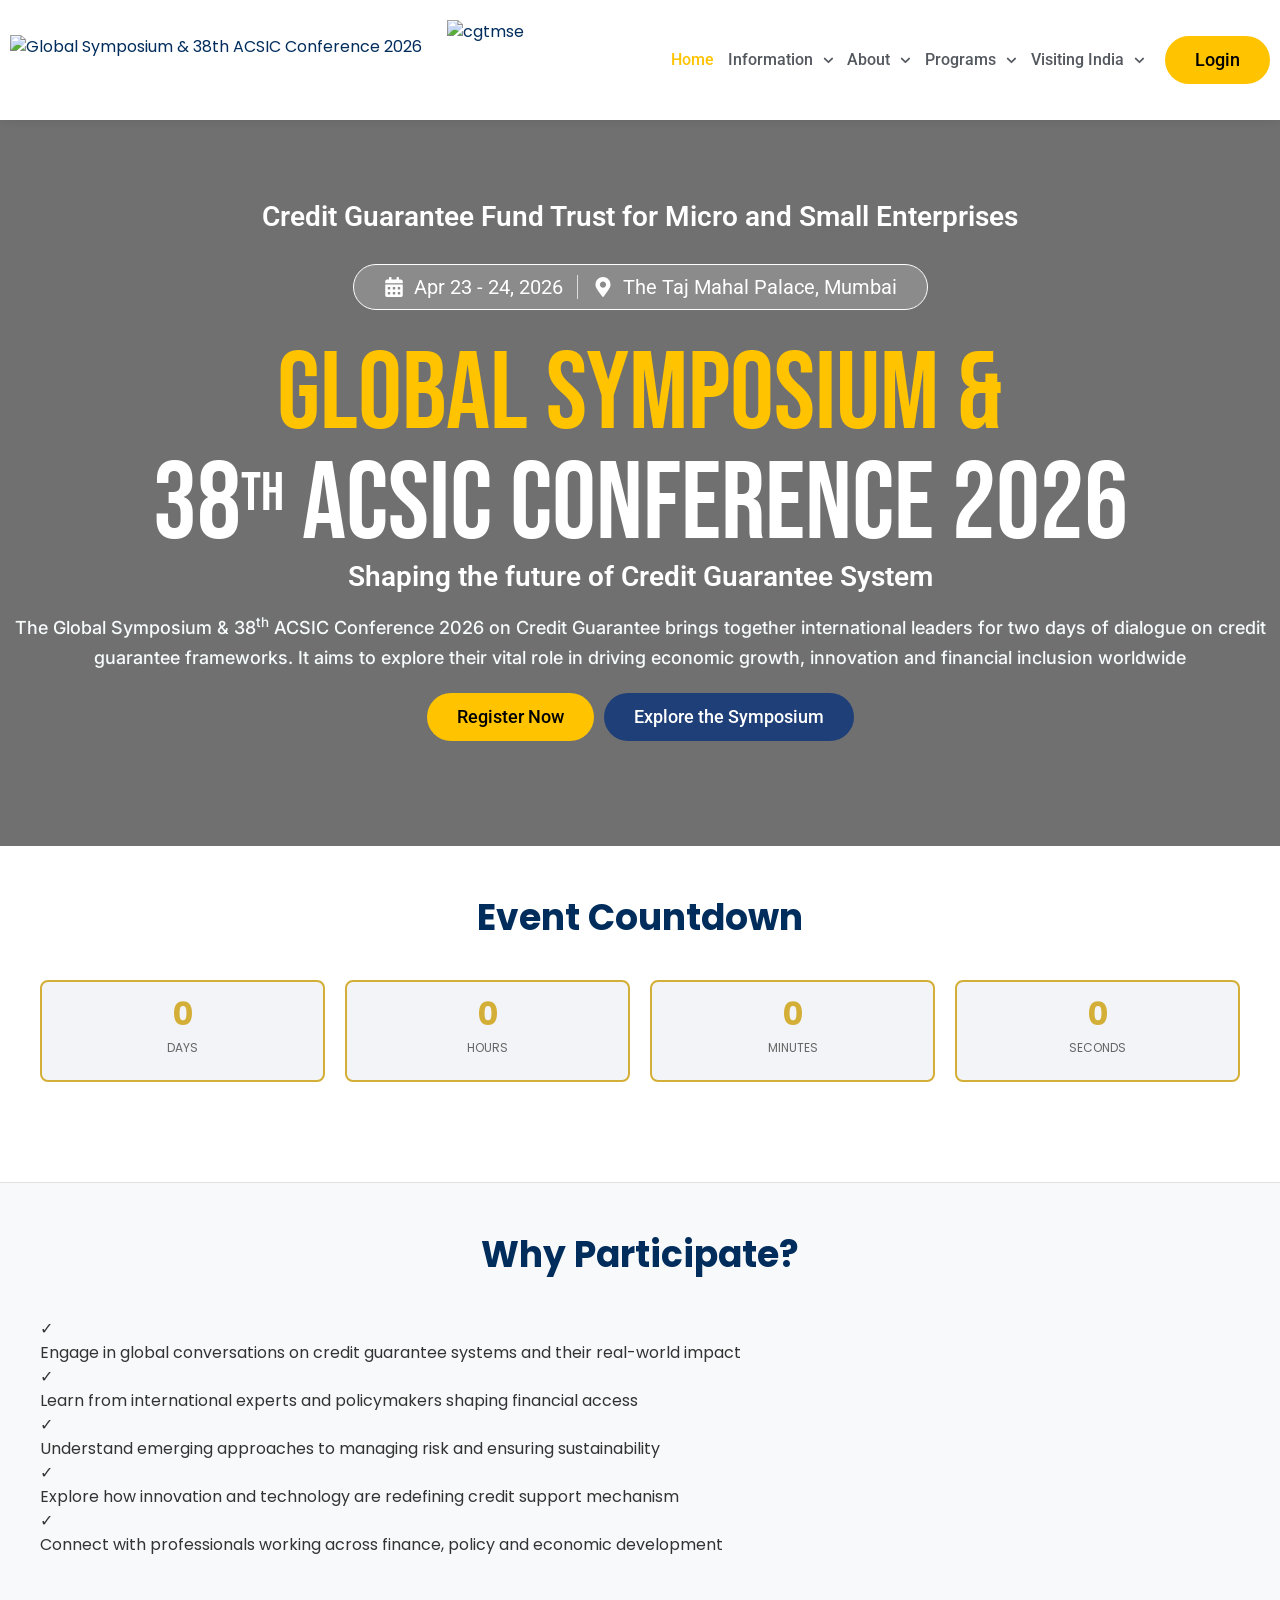
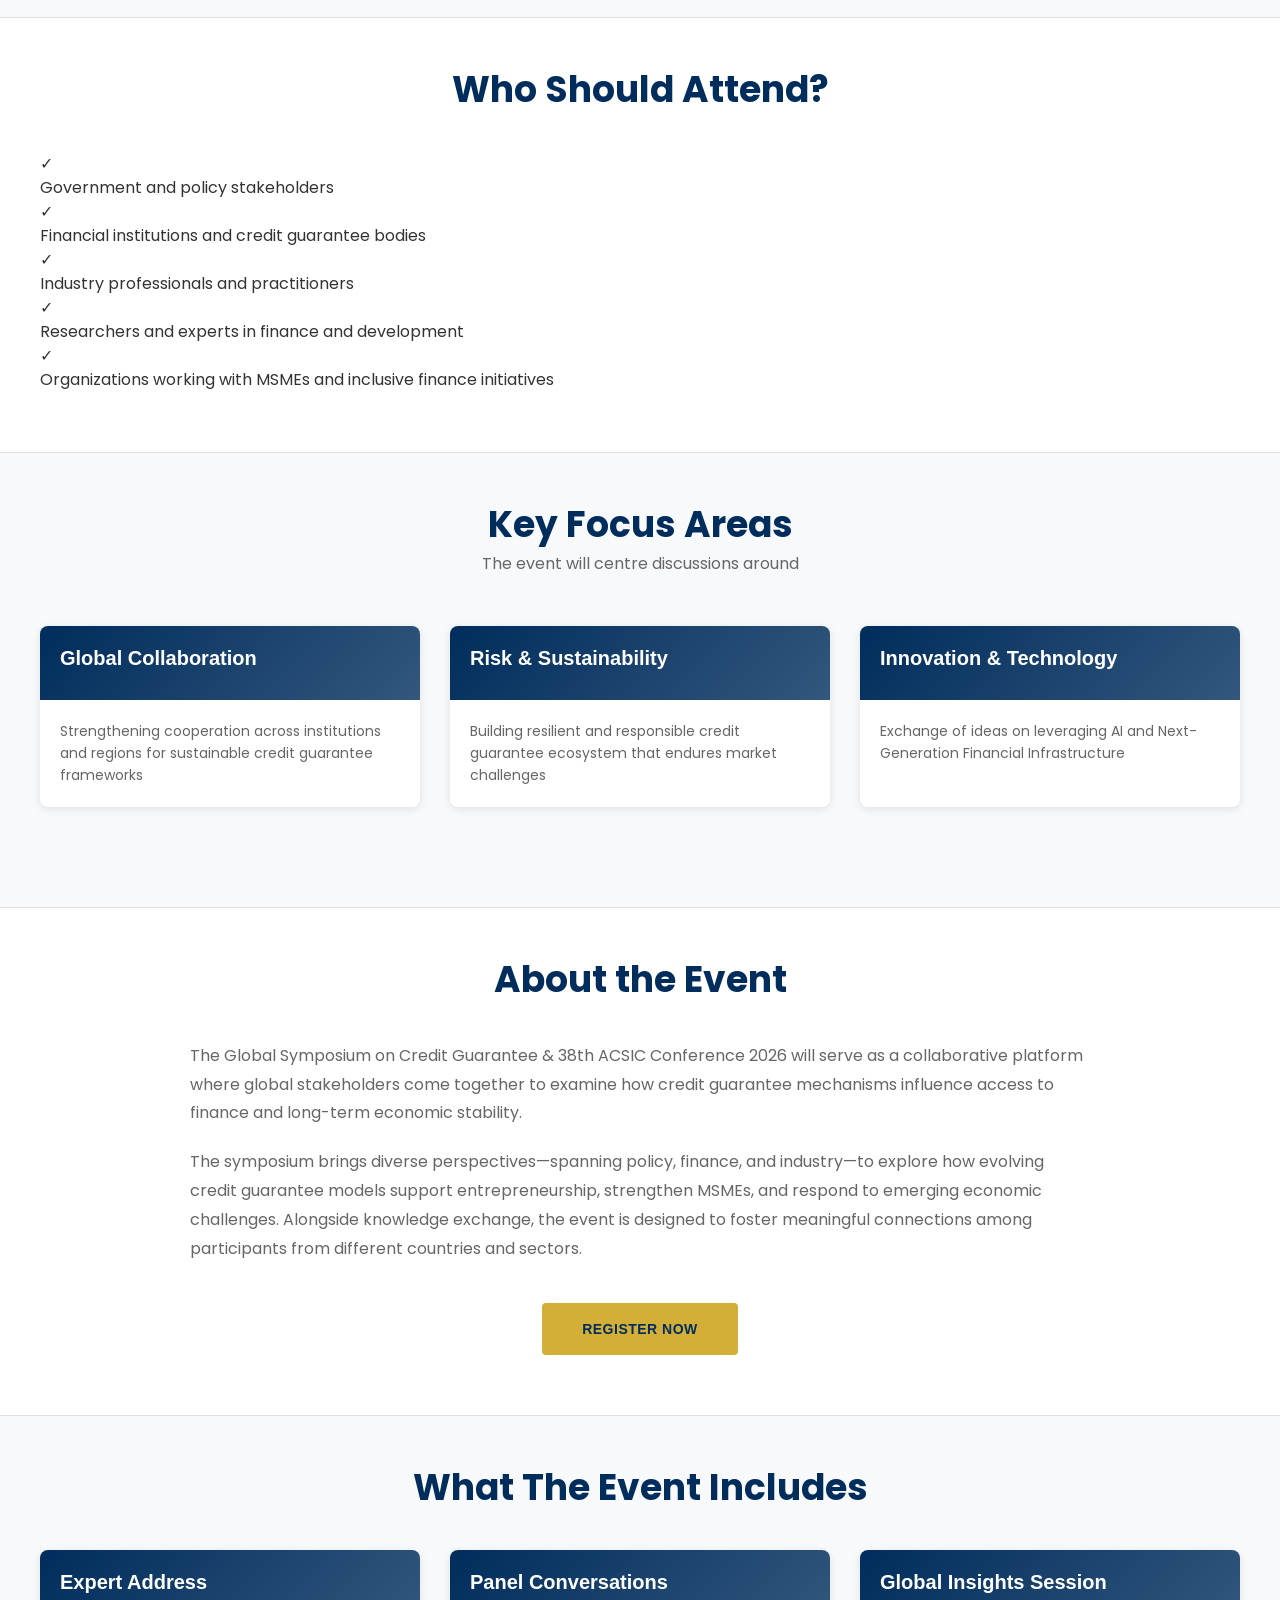
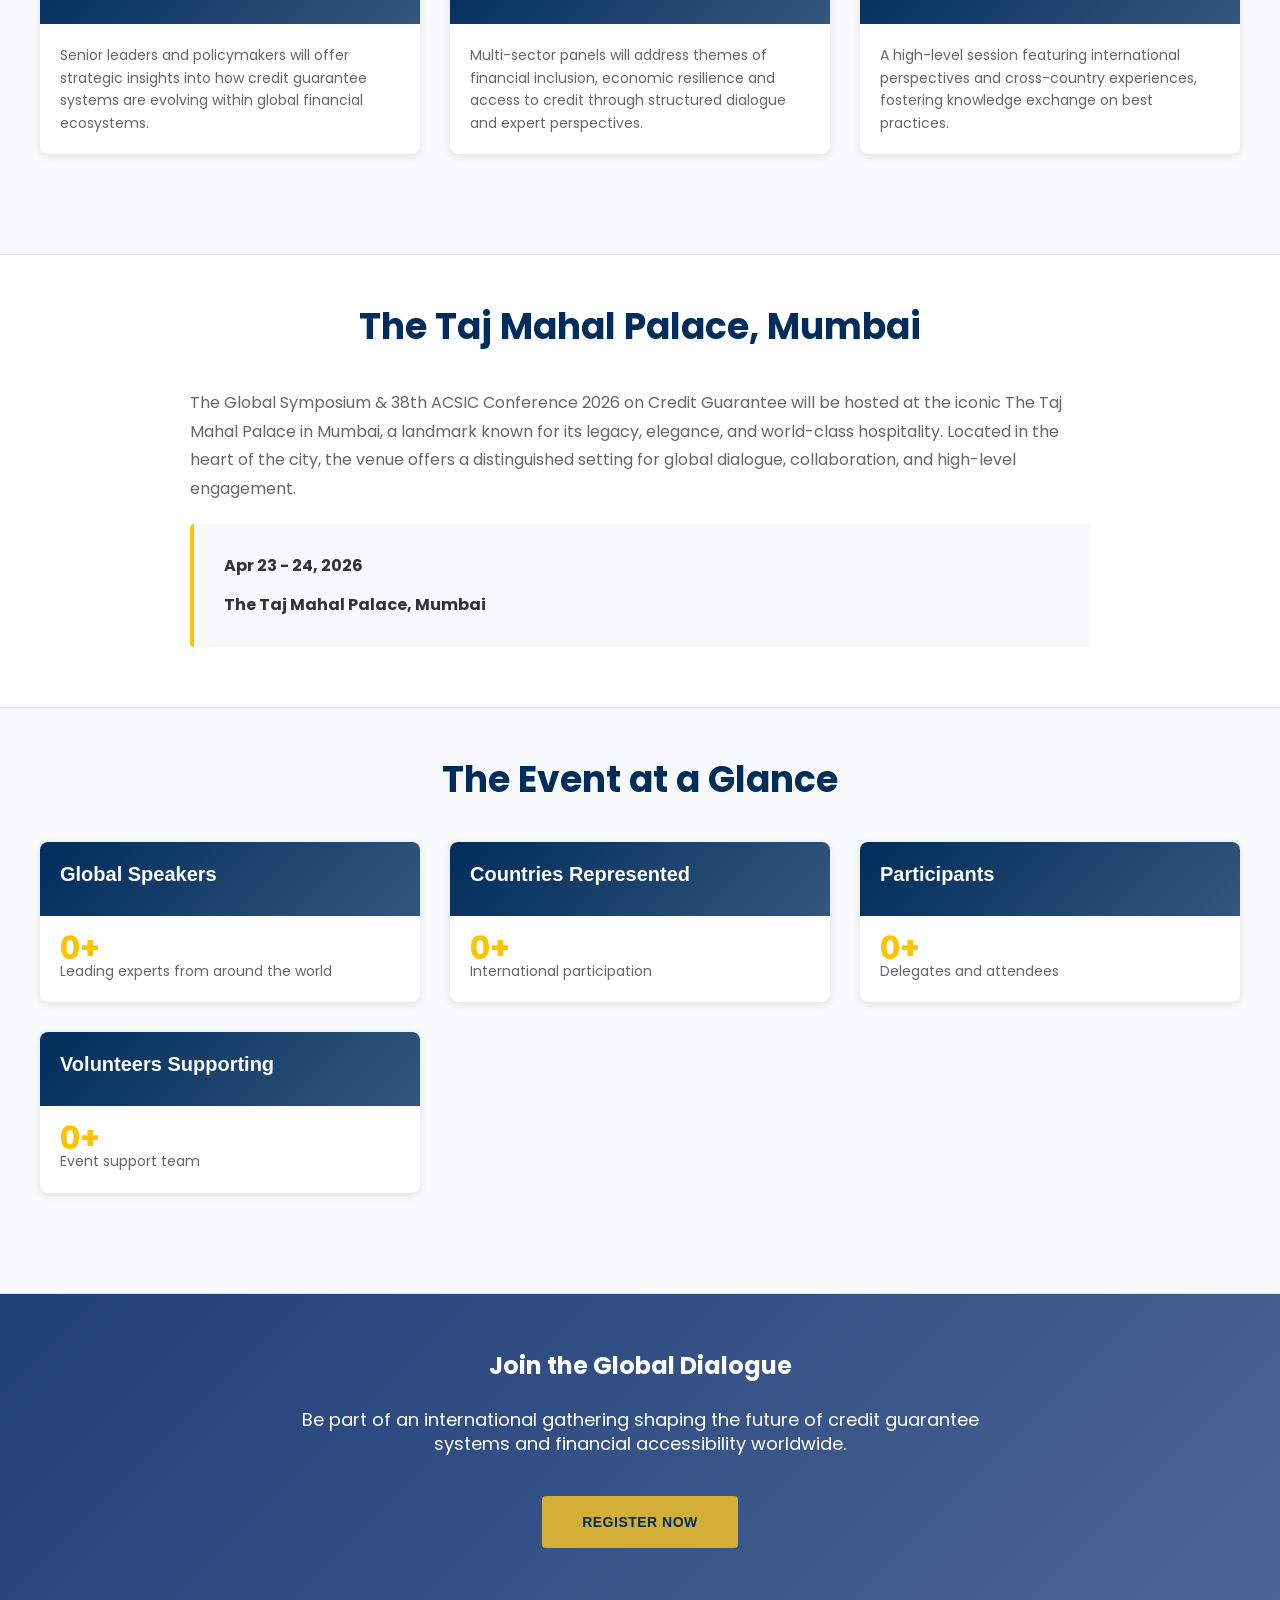
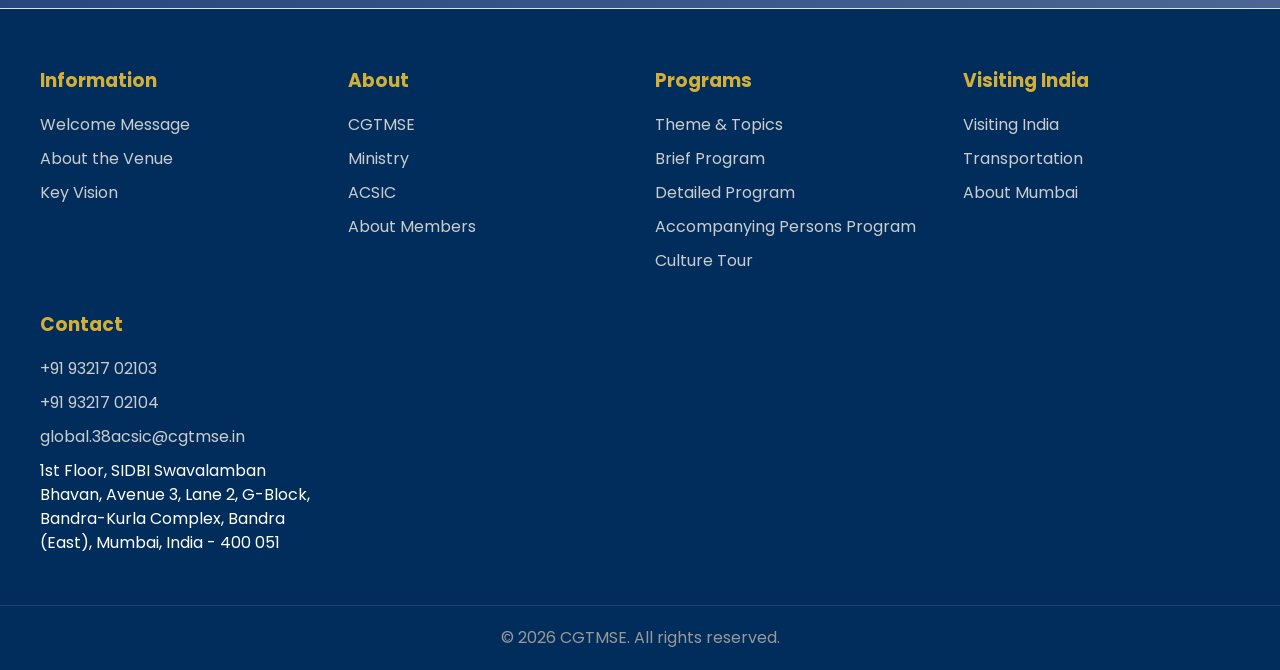
==== commit 9eb81ed7: "Add countdown section and update styles" ====
--- a/index.html
+++ b/index.html
@@ -9,6 +9,7 @@
     <link href="https://fonts.googleapis.com/css2?family=Bebas+Neue&family=Inter:wght@400;500;600&family=Poppins:wght@400;500;600;700&family=Roboto:wght@400;500;600;700&display=swap" rel="stylesheet">
     <link rel="stylesheet" href="assets/css/style.css">
     <link rel="stylesheet" href="assets/css/hero.css">
+    <link rel="stylesheet" href="assets/css/sections.css">
 </head>
 <body class="has-ac-header home">
     <!-- Header & Navigation -->
@@ -47,42 +48,59 @@
             </div>
         </section>
 
+        <!-- Countdown Section -->
+        <section class="section">
+            <div class="container">
+                <div class="section-title">
+                    <h2>Event Countdown</h2>
+                </div>
+                <div class="countdown" id="countdown">
+                    <div class="countdown-item">
+                        <div class="countdown-number" id="days">0</div>
+                        <div class="countdown-label">Days</div>
+                    </div>
+                    <div class="countdown-item">
+                        <div class="countdown-number" id="hours">0</div>
+                        <div class="countdown-label">Hours</div>
+                    </div>
+                    <div class="countdown-item">
+                        <div class="countdown-number" id="minutes">0</div>
+                        <div class="countdown-label">Minutes</div>
+                    </div>
+                    <div class="countdown-item">
+                        <div class="countdown-number" id="seconds">0</div>
+                        <div class="countdown-label">Seconds</div>
+                    </div>
+                </div>
+            </div>
+        </section>
+
         <!-- Why Participate Section -->
         <section class="section">
             <div class="container">
                 <div class="section-title">
                     <h2>Why Participate?</h2>
                 </div>
-                <div class="grid">
-                    <div class="card">
-                        <div class="card-body">
-                            <h3 class="card-title">Global Conversations</h3>
-                            <p class="card-text">Engage in global conversations on credit guarantee systems and their real-world impact</p>
-                        </div>
-                    </div>
-                    <div class="card">
-                        <div class="card-body">
-                            <h3 class="card-title">Expert Knowledge</h3>
-                            <p class="card-text">Learn from international experts and policymakers shaping financial access</p>
-                        </div>
-                    </div>
-                    <div class="card">
-                        <div class="card-body">
-                            <h3 class="card-title">Risk Management</h3>
-                            <p class="card-text">Understand emerging approaches to managing risk and ensuring sustainability</p>
-                        </div>
-                    </div>
-                    <div class="card">
-                        <div class="card-body">
-                            <h3 class="card-title">Innovation & Technology</h3>
-                            <p class="card-text">Explore how innovation and technology are redefining credit support mechanism</p>
-                        </div>
-                    </div>
-                    <div class="card">
-                        <div class="card-body">
-                            <h3 class="card-title">Professional Network</h3>
-                            <p class="card-text">Connect with professionals working across finance, policy and economic development</p>
-                        </div>
+                <div class="feature-list">
+                    <div class="feature-item">
+                        <span class="feature-checkmark">✓</span>
+                        <p>Engage in global conversations on credit guarantee systems and their real-world impact</p>
+                    </div>
+                    <div class="feature-item">
+                        <span class="feature-checkmark">✓</span>
+                        <p>Learn from international experts and policymakers shaping financial access</p>
+                    </div>
+                    <div class="feature-item">
+                        <span class="feature-checkmark">✓</span>
+                        <p>Understand emerging approaches to managing risk and ensuring sustainability</p>
+                    </div>
+                    <div class="feature-item">
+                        <span class="feature-checkmark">✓</span>
+                        <p>Explore how innovation and technology are redefining credit support mechanism</p>
+                    </div>
+                    <div class="feature-item">
+                        <span class="feature-checkmark">✓</span>
+                        <p>Connect with professionals working across finance, policy and economic development</p>
                     </div>
                 </div>
             </div>
@@ -94,46 +112,26 @@
                 <div class="section-title">
                     <h2>Who Should Attend?</h2>
                 </div>
-                <div class="grid">
-                    <div class="card">
-                        <div class="card-header">
-                            <div class="card-title">Government & Policy</div>
-                        </div>
-                        <div class="card-body">
-                            <p class="card-text">Government and policy stakeholders shaping financial infrastructure</p>
-                        </div>
-                    </div>
-                    <div class="card">
-                        <div class="card-header">
-                            <div class="card-title">Financial Institutions</div>
-                        </div>
-                        <div class="card-body">
-                            <p class="card-text">Financial institutions and credit guarantee bodies seeking collaboration</p>
-                        </div>
-                    </div>
-                    <div class="card">
-                        <div class="card-header">
-                            <div class="card-title">Industry Professionals</div>
-                        </div>
-                        <div class="card-body">
-                            <p class="card-text">Industry professionals and practitioners in finance and development</p>
-                        </div>
-                    </div>
-                    <div class="card">
-                        <div class="card-header">
-                            <div class="card-title">Researchers & Experts</div>
-                        </div>
-                        <div class="card-body">
-                            <p class="card-text">Researchers and experts in finance and economic development</p>
-                        </div>
-                    </div>
-                    <div class="card">
-                        <div class="card-header">
-                            <div class="card-title">MSME Organizations</div>
-                        </div>
-                        <div class="card-body">
-                            <p class="card-text">Organizations working with MSMEs and inclusive finance initiatives</p>
-                        </div>
+                <div class="feature-list">
+                    <div class="feature-item">
+                        <span class="feature-checkmark">✓</span>
+                        <p>Government and policy stakeholders</p>
+                    </div>
+                    <div class="feature-item">
+                        <span class="feature-checkmark">✓</span>
+                        <p>Financial institutions and credit guarantee bodies</p>
+                    </div>
+                    <div class="feature-item">
+                        <span class="feature-checkmark">✓</span>
+                        <p>Industry professionals and practitioners</p>
+                    </div>
+                    <div class="feature-item">
+                        <span class="feature-checkmark">✓</span>
+                        <p>Researchers and experts in finance and development</p>
+                    </div>
+                    <div class="feature-item">
+                        <span class="feature-checkmark">✓</span>
+                        <p>Organizations working with MSMEs and inclusive finance initiatives</p>
                     </div>
                 </div>
             </div>
@@ -240,7 +238,7 @@
                     <p style="font-size: 16px; line-height: 1.8; color: var(--text-light); margin-bottom: 20px;">
                         The Global Symposium & 38th ACSIC Conference 2026 on Credit Guarantee will be hosted at the iconic The Taj Mahal Palace in Mumbai, a landmark known for its legacy, elegance, and world-class hospitality. Located in the heart of the city, the venue offers a distinguished setting for global dialogue, collaboration, and high-level engagement.
                     </p>
-                    <div style="background: #f8f9fa; padding: 30px; border-left: 4px solid #d4af37; border-radius: 4px;">
+                    <div style="background: #f8f9fa; padding: 30px; border-left: 4px solid #FFC300; border-radius: 4px;">
                         <p style="margin-bottom: 15px;"><strong>Apr 23 - 24, 2026</strong></p>
                         <p><strong>The Taj Mahal Palace, Mumbai</strong></p>
                     </div>
@@ -260,7 +258,7 @@
                             <div class="card-title">Global Speakers</div>
                         </div>
                         <div class="card-body">
-                            <p style="font-size: 32px; font-weight: 700; color: #d4af37;">0+</p>
+                            <p style="font-size: 32px; font-weight: 700; color: #FFC300;">0+</p>
                             <p class="card-text">Leading experts from around the world</p>
                         </div>
                     </div>
@@ -269,7 +267,7 @@
                             <div class="card-title">Countries Represented</div>
                         </div>
                         <div class="card-body">
-                            <p style="font-size: 32px; font-weight: 700; color: #d4af37;">0+</p>
+                            <p style="font-size: 32px; font-weight: 700; color: #FFC300;">0+</p>
                             <p class="card-text">International participation</p>
                         </div>
                     </div>
@@ -278,7 +276,7 @@
                             <div class="card-title">Participants</div>
                         </div>
                         <div class="card-body">
-                            <p style="font-size: 32px; font-weight: 700; color: #d4af37;">0+</p>
+                            <p style="font-size: 32px; font-weight: 700; color: #FFC300;">0+</p>
                             <p class="card-text">Delegates and attendees</p>
                         </div>
                     </div>
@@ -287,7 +285,7 @@
                             <div class="card-title">Volunteers Supporting</div>
                         </div>
                         <div class="card-body">
-                            <p style="font-size: 32px; font-weight: 700; color: #d4af37;">0+</p>
+                            <p style="font-size: 32px; font-weight: 700; color: #FFC300;">0+</p>
                             <p class="card-text">Event support team</p>
                         </div>
                     </div>
@@ -296,7 +294,7 @@
         </section>
 
         <!-- CTA Section -->
-        <section class="section" style="background: linear-gradient(135deg, #002d5c, rgba(0, 45, 92, 0.8)); color: white; text-align: center;">
+        <section class="section" style="background: linear-gradient(135deg, #1F3F79, rgba(31, 63, 121, 0.8)); color: white; text-align: center;">
             <div class="container">
                 <h2 style="color: white; margin-bottom: 30px;">Join the Global Dialogue</h2>
                 <p style="font-size: 18px; margin-bottom: 40px; max-width: 700px; margin-left: auto; margin-right: auto;">
@@ -361,5 +359,43 @@
             <p>&copy; 2026 CGTMSE. All rights reserved.</p>
         </div>
     </footer>
+
+    <script>
+        // Countdown Timer
+        function updateCountdown() {
+            const eventDate = new Date('2026-04-23T00:00:00').getTime();
+            const now = new Date().getTime();
+            const distance = eventDate - now;
+
+            if (distance > 0) {
+                const days = Math.floor(distance / (1000 * 60 * 60 * 24));
+                const hours = Math.floor((distance % (1000 * 60 * 60 * 24)) / (1000 * 60 * 60));
+                const minutes = Math.floor((distance % (1000 * 60 * 60)) / (1000 * 60));
+                const seconds = Math.floor((distance % (1000 * 60)) / 1000);
+
+                document.getElementById('days').textContent = days;
+                document.getElementById('hours').textContent = hours;
+                document.getElementById('minutes').textContent = minutes;
+                document.getElementById('seconds').textContent = seconds;
+            }
+        }
+
+        // Update countdown every second
+        updateCountdown();
+        setInterval(updateCountdown, 1000);
+
+        // Smooth scroll for anchor links
+        document.querySelectorAll('a[href^="#"]').forEach(anchor => {
+            anchor.addEventListener('click', function (e) {
+                const href = this.getAttribute('href');
+                if (href !== '#' && document.querySelector(href)) {
+                    e.preventDefault();
+                    document.querySelector(href).scrollIntoView({
+                        behavior: 'smooth'
+                    });
+                }
+            });
+        });
+    </script>
 </body>
-</html>+</html>
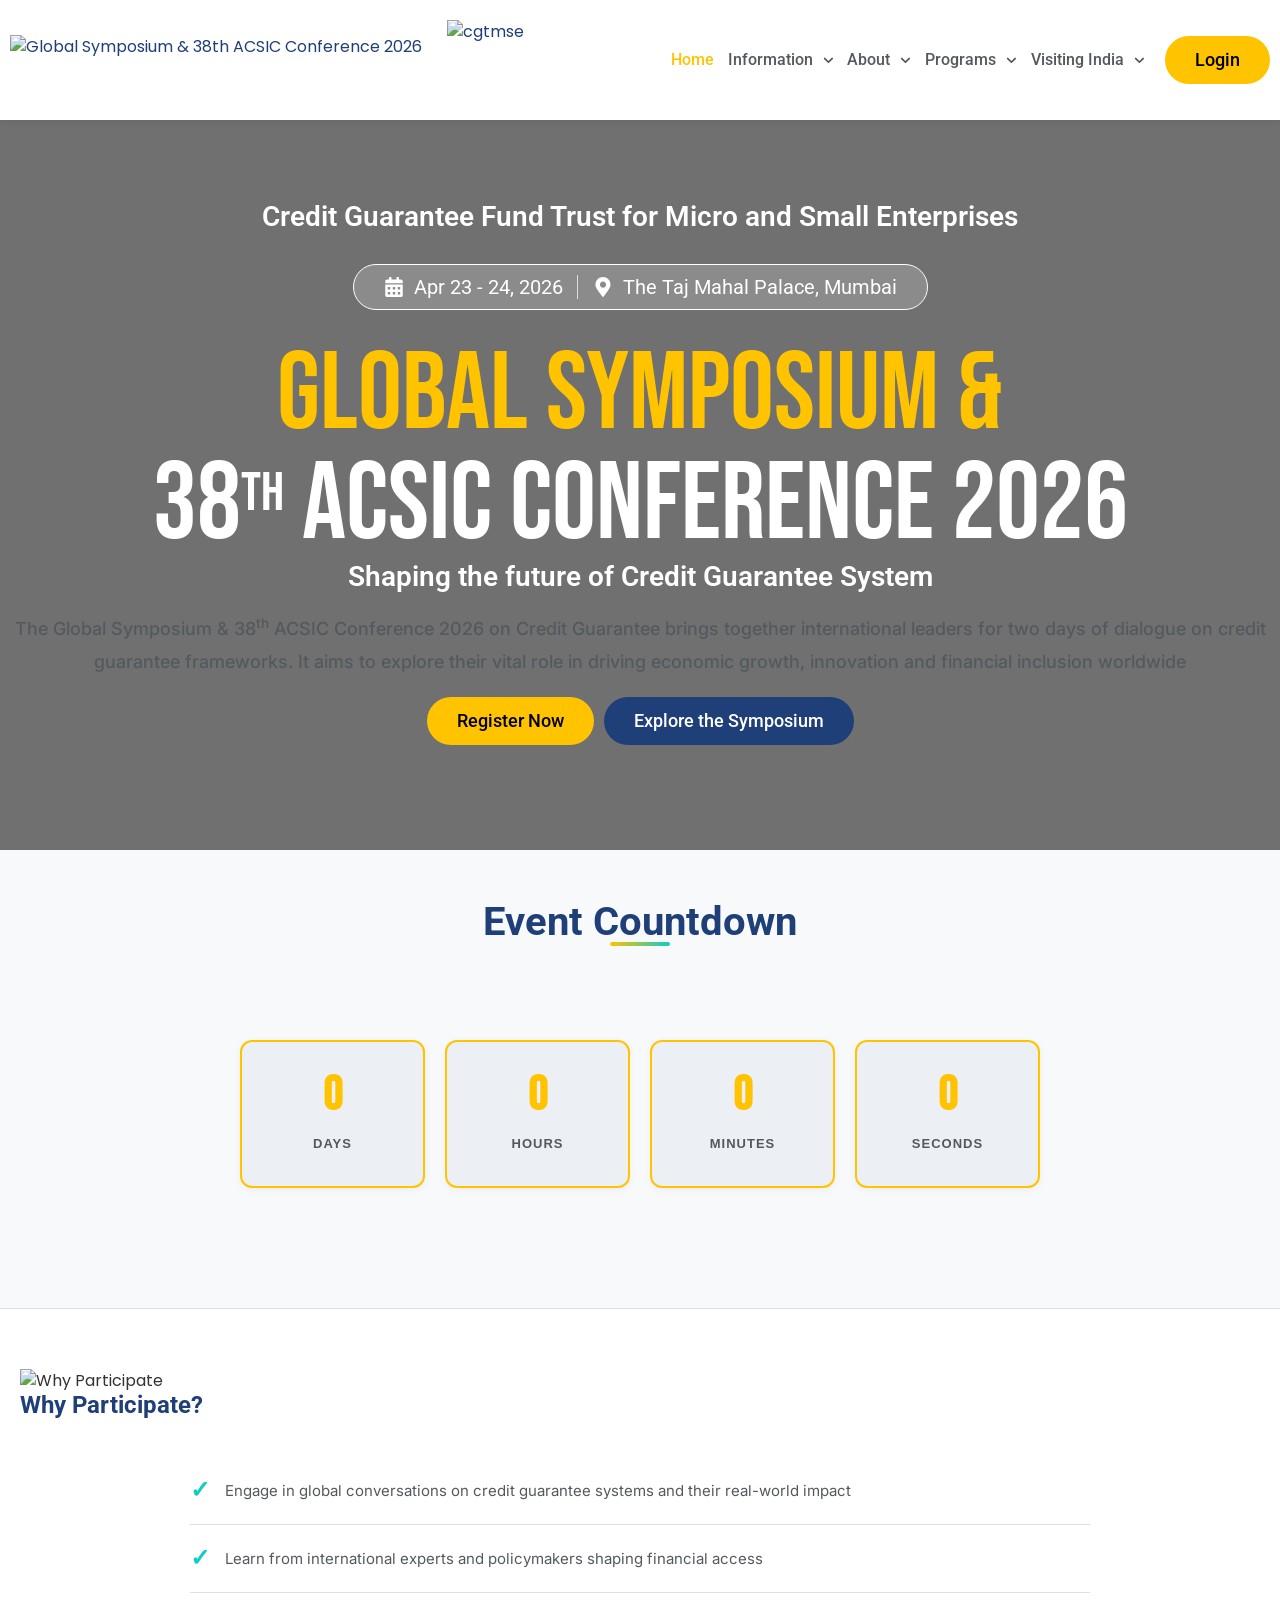
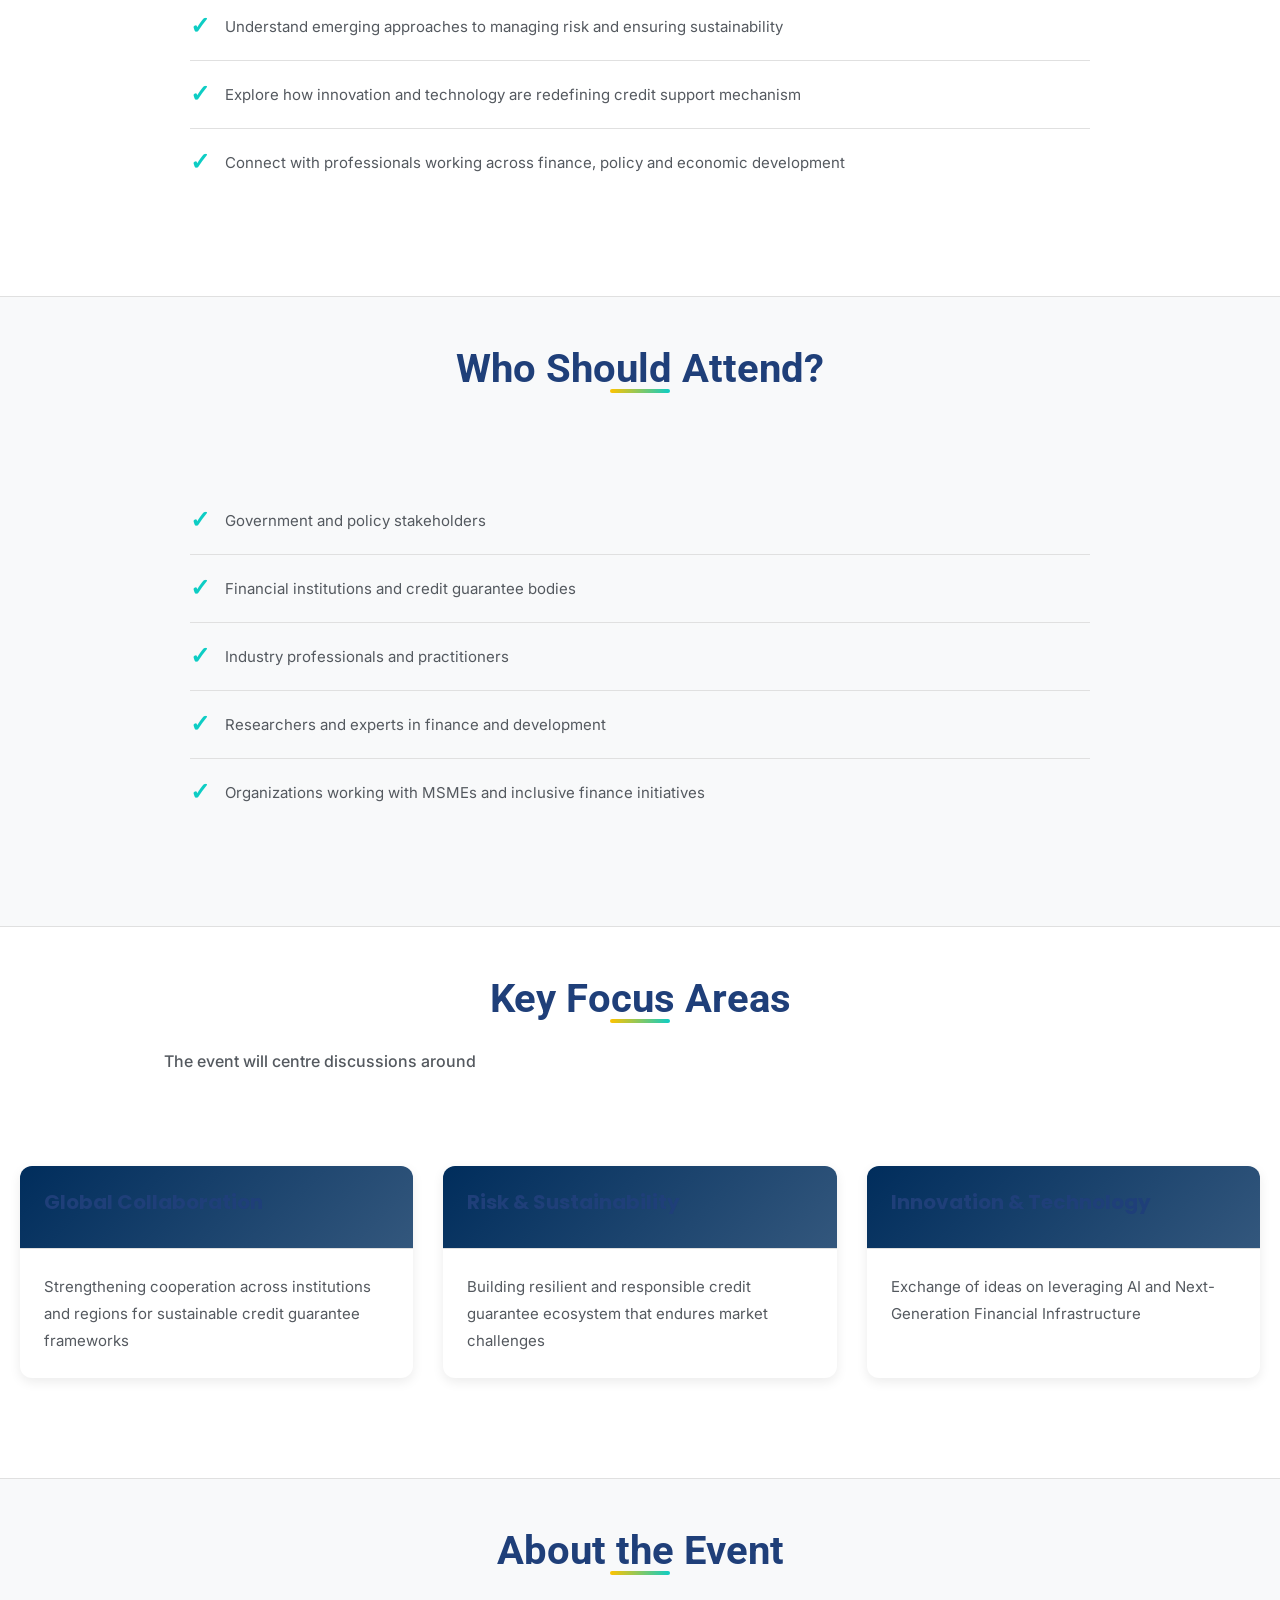
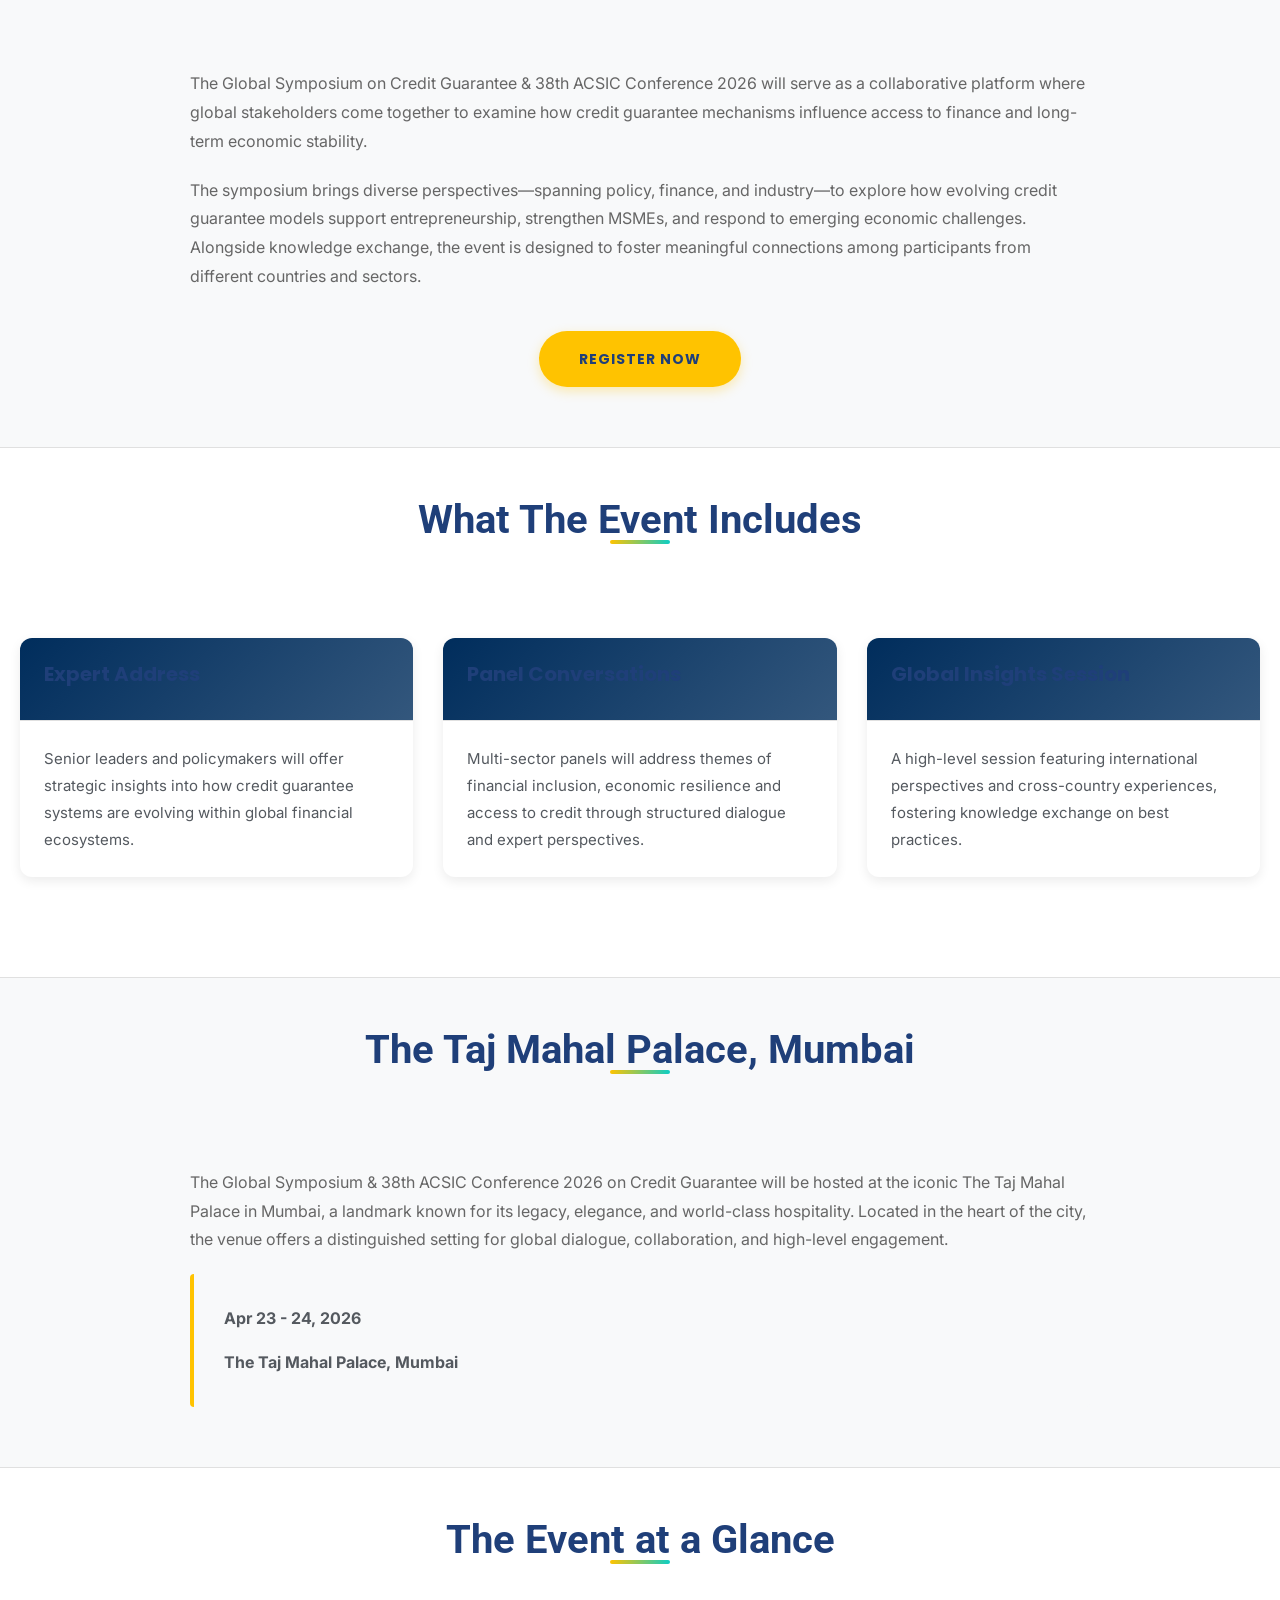
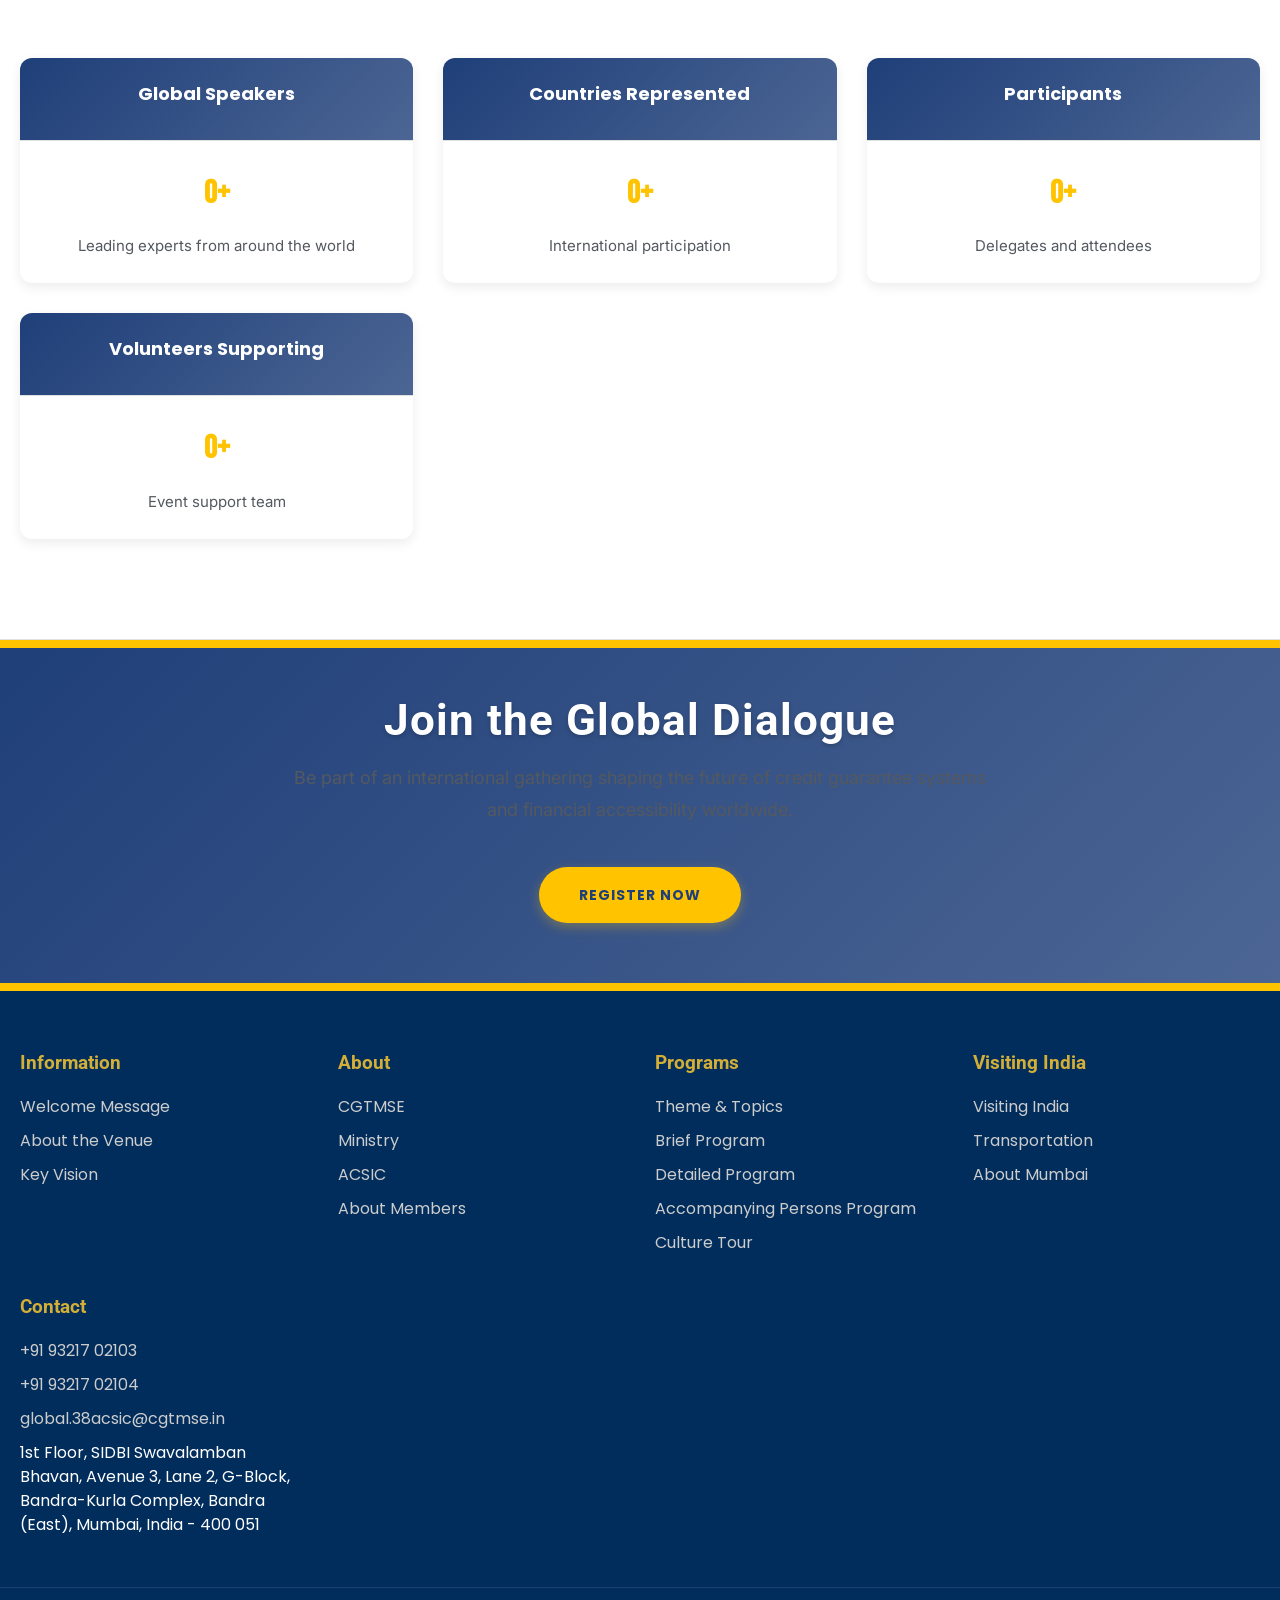
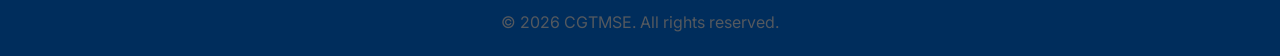
==== commit 25221812: "Refactor 'Why Participate' section in index.html" ====
--- a/index.html
+++ b/index.html
@@ -76,31 +76,38 @@
         </section>
 
         <!-- Why Participate Section -->
-        <section class="section">
-            <div class="container">
-                <div class="section-title">
-                    <h2>Why Participate?</h2>
-                </div>
-                <div class="feature-list">
-                    <div class="feature-item">
-                        <span class="feature-checkmark">✓</span>
-                        <p>Engage in global conversations on credit guarantee systems and their real-world impact</p>
-                    </div>
-                    <div class="feature-item">
-                        <span class="feature-checkmark">✓</span>
-                        <p>Learn from international experts and policymakers shaping financial access</p>
-                    </div>
-                    <div class="feature-item">
-                        <span class="feature-checkmark">✓</span>
-                        <p>Understand emerging approaches to managing risk and ensuring sustainability</p>
-                    </div>
-                    <div class="feature-item">
-                        <span class="feature-checkmark">✓</span>
-                        <p>Explore how innovation and technology are redefining credit support mechanism</p>
-                    </div>
-                    <div class="feature-item">
-                        <span class="feature-checkmark">✓</span>
-                        <p>Connect with professionals working across finance, policy and economic development</p>
+        <section class="section why-participate-section">
+            <div class="container">
+                <div class="why-participate-wrapper">
+                    <div class="why-participate-image">
+                        <img src="https://globalacsic2026.in/wp-content/uploads/2026/01/why-participate.jpg" alt="Why Participate">
+                    </div>
+                    <div class="why-participate-content">
+                        <div class="section-title-inline">
+                            <h2>Why Participate?</h2>
+                        </div>
+                        <div class="feature-list">
+                            <div class="feature-item">
+                                <span class="feature-checkmark">✓</span>
+                                <p>Engage in global conversations on credit guarantee systems and their real-world impact</p>
+                            </div>
+                            <div class="feature-item">
+                                <span class="feature-checkmark">✓</span>
+                                <p>Learn from international experts and policymakers shaping financial access</p>
+                            </div>
+                            <div class="feature-item">
+                                <span class="feature-checkmark">✓</span>
+                                <p>Understand emerging approaches to managing risk and ensuring sustainability</p>
+                            </div>
+                            <div class="feature-item">
+                                <span class="feature-checkmark">✓</span>
+                                <p>Explore how innovation and technology are redefining credit support mechanism</p>
+                            </div>
+                            <div class="feature-item">
+                                <span class="feature-checkmark">✓</span>
+                                <p>Connect with professionals working across finance, policy and economic development</p>
+                            </div>
+                        </div>
                     </div>
                 </div>
             </div>
--- a/assets/css/sections.css
+++ b/assets/css/sections.css
@@ -0,0 +1,384 @@
+/* Section-Specific Styling */
+
+/* Feature List Styling */
+.feature-list {
+  display: flex;
+  flex-direction: column;
+  gap: 0;
+  max-width: 900px;
+  margin: 40px auto;
+}
+
+.feature-item {
+  display: flex;
+  align-items: flex-start;
+  padding: 20px 0;
+  border-bottom: 1px solid #e0e0e0;
+  gap: 15px;
+}
+
+.feature-item:last-child {
+  border-bottom: none;
+}
+
+.feature-checkmark {
+  color: #0DCDC4;
+  font-size: 24px;
+  font-weight: 700;
+  flex-shrink: 0;
+  margin-top: 2px;
+  font-family: 'Bebas Neue', sans-serif;
+}
+
+.feature-item p {
+  color: #54595F;
+  font-size: 15px;
+  line-height: 1.8;
+  margin: 0;
+  font-family: 'Inter', sans-serif;
+}
+
+/* Countdown Section */
+#countdown {
+  display: grid;
+  grid-template-columns: repeat(auto-fit, minmax(120px, 1fr));
+  gap: 20px;
+  margin: 60px 0;
+  max-width: 800px;
+  margin-left: auto;
+  margin-right: auto;
+}
+
+.countdown-item {
+  text-align: center;
+  background: rgba(31, 63, 121, 0.05);
+  padding: 30px 20px;
+  border-radius: 12px;
+  border: 2px solid #FFC300;
+  transition: all 0.3s ease;
+  box-shadow: 0 2px 8px rgba(0, 0, 0, 0.05);
+}
+
+.countdown-item:hover {
+  transform: translateY(-8px);
+  box-shadow: 0 8px 20px rgba(31, 63, 121, 0.15);
+  background: rgba(31, 63, 121, 0.08);
+}
+
+.countdown-number {
+  font-size: 48px;
+  font-weight: 700;
+  color: #FFC300;
+  font-family: 'Bebas Neue', sans-serif;
+  line-height: 1;
+  margin-bottom: 12px;
+}
+
+.countdown-label {
+  font-size: 13px;
+  text-transform: uppercase;
+  color: #54595F;
+  font-weight: 600;
+  letter-spacing: 1px;
+}
+
+/* Why Participate Section */
+.section:nth-child(3) .grid {
+  margin-bottom: 0;
+}
+
+.section:nth-child(3) .card {
+  border-top: 4px solid #FFC300;
+}
+
+.section:nth-child(3) .card-header {
+  background: linear-gradient(135deg, #1F3F79, rgba(31, 63, 121, 0.8));
+  padding: 20px;
+  color: white;
+}
+
+.section:nth-child(3) .card-title {
+  color: #FFC300;
+  font-weight: 700;
+}
+
+/* Who Should Attend Section */
+.section:nth-child(4) .card-header {
+  background: linear-gradient(135deg, #1F3F79, rgba(31, 63, 121, 0.8));
+  padding: 20px;
+}
+
+.section:nth-child(4) .card-header .card-title {
+  color: white;
+  font-weight: 600;
+}
+
+/* Event at a Glance Statistics */
+.section:nth-child(9) .card {
+  text-align: center;
+}
+
+.section:nth-child(9) .card-header {
+  background: linear-gradient(135deg, #1F3F79, rgba(31, 63, 121, 0.8));
+}
+
+.section:nth-child(9) .card-title {
+  color: white;
+  font-size: 18px;
+}
+
+.section:nth-child(9) .card p:first-child {
+  font-family: 'Bebas Neue', sans-serif;
+  margin-bottom: 10px;
+}
+
+/* CTA Section */
+.section[style*="background: linear-gradient"] {
+  border-top: 8px solid #FFC300;
+  border-bottom: 8px solid #FFC300;
+}
+
+.section[style*="background: linear-gradient"] h2 {
+  font-size: 44px;
+  font-weight: 700;
+  letter-spacing: 1px;
+  text-shadow: 0 2px 4px rgba(0, 0, 0, 0.2);
+}
+
+.section[style*="background: linear-gradient"] .btn {
+  animation: slideInUp 0.6s ease-out 0.3s both;
+}
+
+/* Enhanced Card Shadows and Effects */
+.card {
+  border-radius: 12px;
+  overflow: hidden;
+  box-shadow: 0 4px 12px rgba(0, 0, 0, 0.08);
+  transition: all 0.35s cubic-bezier(0.4, 0, 0.2, 1);
+}
+
+.card:hover {
+  box-shadow: 0 12px 32px rgba(31, 63, 121, 0.15);
+  transform: translateY(-12px);
+}
+
+.card-header {
+  padding: 24px;
+  border-bottom: 1px solid #e0e0e0;
+}
+
+.card-body {
+  padding: 24px;
+}
+
+.card-title {
+  font-size: 20px;
+  font-weight: 700;
+  color: #1F3F79;
+  margin-bottom: 10px;
+}
+
+.card-text {
+  font-size: 15px;
+  line-height: 1.8;
+  color: #54595F;
+}
+
+/* Section Title Enhancements */
+.section-title {
+  text-align: center;
+  margin-bottom: 60px;
+  position: relative;
+  padding-bottom: 30px;
+}
+
+.section-title h2 {
+  font-size: 40px;
+  font-weight: 700;
+  color: #1F3F79;
+  margin-bottom: 16px;
+  position: relative;
+  display: inline-block;
+}
+
+.section-title h2::after {
+  content: '';
+  position: absolute;
+  bottom: -12px;
+  left: 50%;
+  transform: translateX(-50%);
+  width: 60px;
+  height: 4px;
+  background: linear-gradient(90deg, #FFC300 0%, #0DCDC4 100%);
+  border-radius: 2px;
+}
+
+.section-title p {
+  font-size: 16px;
+  color: #54595F;
+  margin: 20px 0 0 0;
+  font-weight: 500;
+}
+
+/* Grid Layouts */
+.grid {
+  display: grid;
+  grid-template-columns: repeat(auto-fit, minmax(300px, 1fr));
+  gap: 30px;
+  margin-bottom: 40px;
+}
+
+@media (max-width: 1200px) {
+  .grid {
+    grid-template-columns: repeat(2, 1fr);
+  }
+}
+
+@media (max-width: 768px) {
+  .grid {
+    grid-template-columns: 1fr;
+    gap: 20px;
+  }
+
+  #countdown {
+    grid-template-columns: repeat(2, 1fr);
+  }
+
+  .section-title h2 {
+    font-size: 32px;
+  }
+
+  .section-title h2::after {
+    width: 50px;
+  }
+
+  .card-title {
+    font-size: 18px;
+  }
+
+  .card-text {
+    font-size: 14px;
+  }
+}
+
+@media (max-width: 480px) {
+  #countdown {
+    grid-template-columns: 1fr;
+  }
+
+  .section-title h2 {
+    font-size: 26px;
+  }
+
+  .countdown-number {
+    font-size: 40px;
+  }
+
+  .section-title h2::after {
+    width: 40px;
+  }
+}
+
+/* Container Styling */
+.container {
+  max-width: 1330px;
+  margin: 0 auto;
+  padding: 0 20px;
+  box-sizing: border-box;
+}
+
+/* Section Backgrounds */
+.section:nth-child(even) {
+  background: #f8f9fa;
+}
+
+.section:nth-child(odd) {
+  background: white;
+}
+
+/* Button Styling Override */
+.btn {
+  display: inline-block;
+  padding: 16px 40px;
+  background: #FFC300;
+  color: #1F3F79 !important;
+  border-radius: 50px;
+  font-weight: 700;
+  font-size: 14px;
+  text-transform: uppercase;
+  letter-spacing: 1px;
+  transition: all 0.4s cubic-bezier(0.4, 0, 0.2, 1);
+  border: none;
+  cursor: pointer;
+  box-shadow: 0 4px 12px rgba(255, 195, 0, 0.3);
+  text-decoration: none;
+  display: inline-block;
+}
+
+.btn:hover {
+  background: #1F3F79;
+  color: #FFC300 !important;
+  box-shadow: 0 8px 20px rgba(31, 63, 121, 0.4);
+  transform: translateY(-3px);
+}
+
+.btn:active {
+  transform: translateY(-1px);
+}
+
+.btn-primary {
+  background: #1F3F79;
+  color: white !important;
+  box-shadow: 0 4px 12px rgba(31, 63, 121, 0.3);
+}
+
+.btn-primary:hover {
+  background: #FFC300;
+  color: #1F3F79 !important;
+  box-shadow: 0 8px 20px rgba(255, 195, 0, 0.4);
+}
+
+/* Link Styling */
+a {
+  color: #1F3F79;
+  text-decoration: none;
+  transition: color 0.3s ease;
+}
+
+a:hover {
+  color: #FFC300;
+}
+
+/* Typography Improvements */
+h1, h2, h3, h4, h5, h6 {
+  font-family: 'Roboto', sans-serif;
+  font-weight: 700;
+  color: #1F3F79;
+}
+
+p {
+  font-family: 'Inter', sans-serif;
+  color: #54595F;
+  line-height: 1.8;
+}
+
+/* Text Selection */
+::selection {
+  background: #1F3F79;
+  color: white;
+}
+
+::-moz-selection {
+  background: #1F3F79;
+  color: white;
+}
+
+/* Smooth Transitions */
+* {
+  transition-property: background-color, border-color, color, box-shadow, transform;
+  transition-duration: 0.3s;
+}
+
+*:not(button):not(a):not(.btn) {
+  transition-property: none;
+}
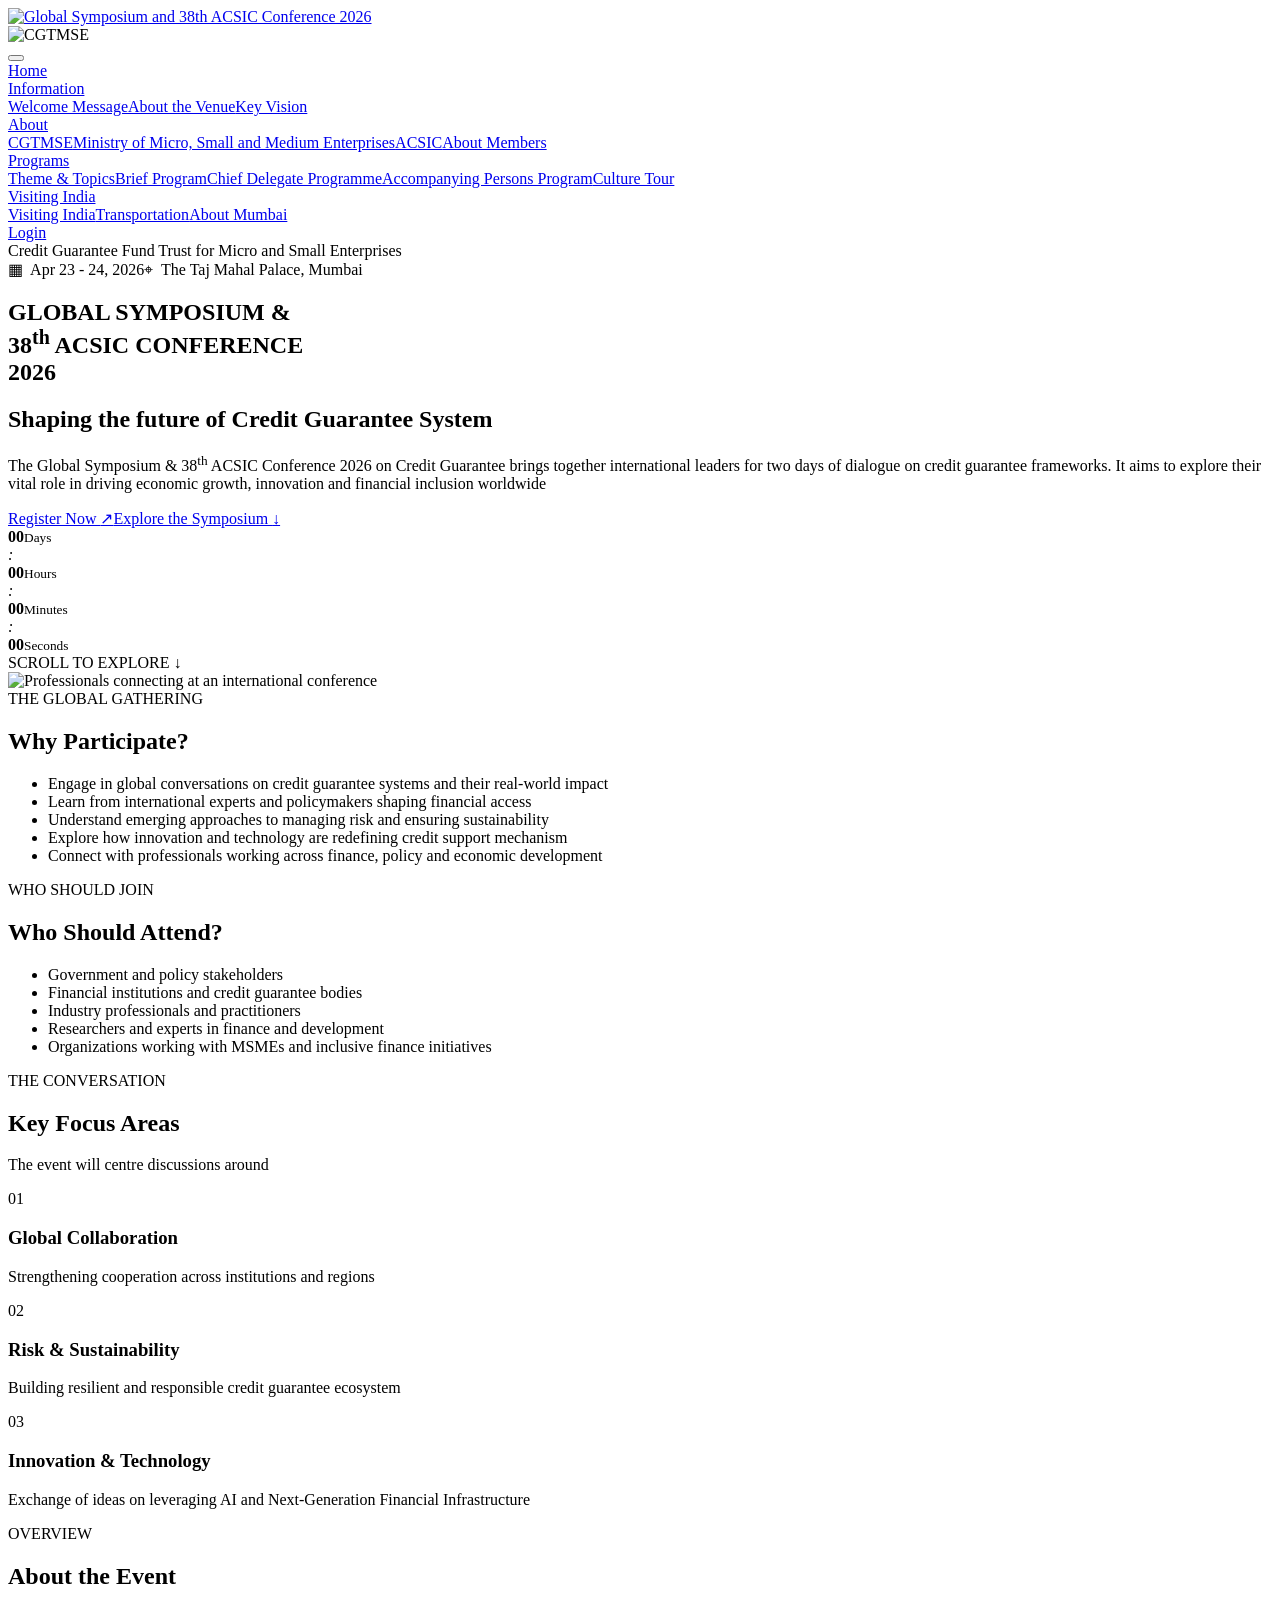
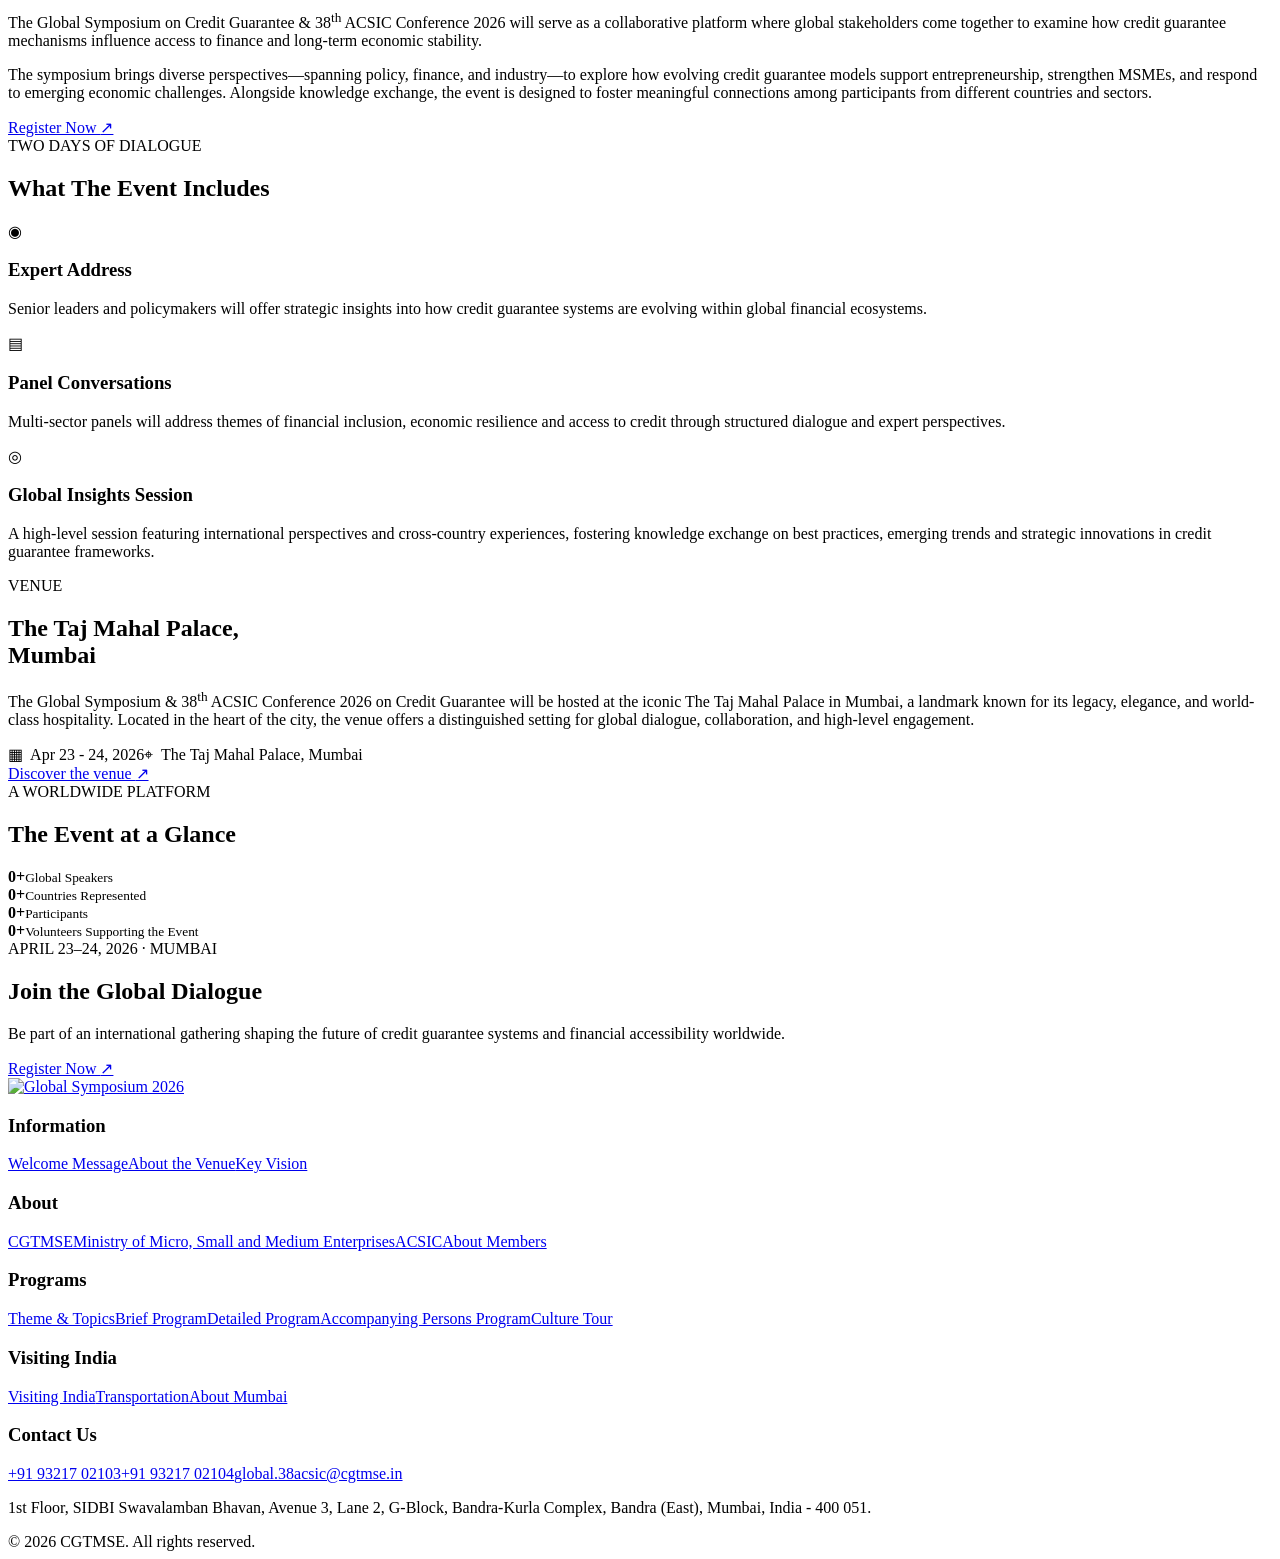
==== commit 0592b7c5: "Add files via upload" ====
--- a/index.html
+++ b/index.html
@@ -1,408 +1,29 @@
-<!DOCTYPE html>
+<!doctype html>
 <html lang="en">
 <head>
-    <meta charset="UTF-8">
-    <meta name="viewport" content="width=device-width, initial-scale=1.0">
-    <meta name="description" content="Global Symposium and 38th ACSIC 2026 - Credit Guarantee Conference">
-    <title>Home - Global Symposium and 38th ACSIC 2026</title>
-    <link rel="preconnect" href="https://fonts.googleapis.com"><link rel="preconnect" href="https://fonts.gstatic.com" crossorigin>
-    <link href="https://fonts.googleapis.com/css2?family=Bebas+Neue&family=Inter:wght@400;500;600&family=Poppins:wght@400;500;600;700&family=Roboto:wght@400;500;600;700&display=swap" rel="stylesheet">
-    <link rel="stylesheet" href="assets/css/style.css">
-    <link rel="stylesheet" href="assets/css/hero.css">
-    <link rel="stylesheet" href="assets/css/sections.css">
+  <meta charset="utf-8"><meta name="viewport" content="width=device-width, initial-scale=1">
+  <meta name="theme-color" content="#ffffff"><title>Global Symposium and 38th ACSIC 2026</title>
+  <link rel="icon" href="./assets/favicon.png"><link rel="preconnect" href="https://fonts.googleapis.com"><link rel="preconnect" href="https://fonts.gstatic.com" crossorigin>
+  <link href="https://fonts.googleapis.com/css2?family=Bebas+Neue&family=Inter:wght@400;500;600;700&family=Poppins:wght@400;500;600;700&family=Roboto:wght@400;500;700&display=swap" rel="stylesheet">
+  <link rel="stylesheet" href="./styles.css">
 </head>
-<body class="has-ac-header home">
-    <!-- Header & Navigation -->
-    <header class="ac-header">
-        <div class="ac-header-inner">
-            <a class="ac-logos" href="index.html">
-                <img class="ac-logo-main" src="https://globalacsic2026.in/wp-content/uploads/2026/01/acsic-logo-blue-gold.png" alt="Global Symposium &amp; 38th ACSIC Conference 2026">
-                <img class="ac-logo-cgtmse" src="https://globalacsic2026.in/wp-content/uploads/2026/01/cgtmse-logo.png" alt="cgtmse">
-            </a>
-            <div class="ac-right">
-                <nav class="ac-nav" id="acNav"><ul><li><a class="ac-item active" href="index.html">Home</a></li><li><a class="ac-item" href="#">Information<svg class="ac-caret" viewBox="0 0 448 512" aria-hidden="true"><path d="M207.029 381.476L12.686 187.132c-9.373-9.373-9.373-24.569 0-33.941l22.667-22.667c9.357-9.357 24.522-9.375 33.901-.04L224 284.505l154.745-154.021c9.379-9.335 24.544-9.317 33.901.04l22.667 22.667c9.373 9.373 9.373 24.569 0 33.941L240.971 381.476c-9.373 9.372-24.569 9.372-33.942 0z"/></svg></a><ul class="ac-sub"><li><a href="pages/welcome-message.html">Welcome Message</a></li><li><a href="pages/about-venue.html">About the Venue</a></li><li><a href="pages/key-vision.html">Key Vision</a></li></ul></li><li><a class="ac-item" href="#">About<svg class="ac-caret" viewBox="0 0 448 512" aria-hidden="true"><path d="M207.029 381.476L12.686 187.132c-9.373-9.373-9.373-24.569 0-33.941l22.667-22.667c9.357-9.357 24.522-9.375 33.901-.04L224 284.505l154.745-154.021c9.379-9.335 24.544-9.317 33.901.04l22.667 22.667c9.373 9.373 9.373 24.569 0 33.941L240.971 381.476c-9.373 9.372-24.569 9.372-33.942 0z"/></svg></a><ul class="ac-sub"><li><a href="pages/cgtmse.html">CGTMSE</a></li><li><a href="pages/ministry.html">Ministry of Micro, Small and Medium Enterprises</a></li><li><a href="pages/acsic.html">ACSIC</a></li><li><a href="pages/about-members.html">About Members</a></li></ul></li><li><a class="ac-item" href="#">Programs<svg class="ac-caret" viewBox="0 0 448 512" aria-hidden="true"><path d="M207.029 381.476L12.686 187.132c-9.373-9.373-9.373-24.569 0-33.941l22.667-22.667c9.357-9.357 24.522-9.375 33.901-.04L224 284.505l154.745-154.021c9.379-9.335 24.544-9.317 33.901.04l22.667 22.667c9.373 9.373 9.373 24.569 0 33.941L240.971 381.476c-9.373 9.372-24.569 9.372-33.942 0z"/></svg></a><ul class="ac-sub"><li><a href="pages/theme-topics.html">Theme &amp; Topics</a></li><li><a href="#">Delegates Program<svg class="ac-caret" viewBox="0 0 448 512" aria-hidden="true"><path d="M207.029 381.476L12.686 187.132c-9.373-9.373-9.373-24.569 0-33.941l22.667-22.667c9.357-9.357 24.522-9.375 33.901-.04L224 284.505l154.745-154.021c9.379-9.335 24.544-9.317 33.901.04l22.667 22.667c9.373 9.373 9.373 24.569 0 33.941L240.971 381.476c-9.373 9.372-24.569 9.372-33.942 0z"/></svg></a><ul class="ac-sub"><li><a href="pages/brief-program.html">Brief Program</a></li><li><a href="pages/detailed-program.html">Chief Delegate Programme ( Only for ACSIC Members)</a></li></ul></li><li><a href="pages/accompanying-persons.html">Accompanying Persons Program</a></li><li><a href="pages/culture-tour.html">Culture Tour</a></li></ul></li><li><a class="ac-item" href="pages/visiting-india.html">Visiting India<svg class="ac-caret" viewBox="0 0 448 512" aria-hidden="true"><path d="M207.029 381.476L12.686 187.132c-9.373-9.373-9.373-24.569 0-33.941l22.667-22.667c9.357-9.357 24.522-9.375 33.901-.04L224 284.505l154.745-154.021c9.379-9.335 24.544-9.317 33.901.04l22.667 22.667c9.373 9.373 9.373 24.569 0 33.941L240.971 381.476c-9.373 9.372-24.569 9.372-33.942 0z"/></svg></a><ul class="ac-sub"><li><a href="pages/transportation.html">Transportation</a></li><li><a href="pages/about-mumbai.html">About Mumbai</a></li></ul></li></ul></nav>
-                <a class="ac-pill ac-pill-yellow" href="pages/login.html">Login</a>
-                <button class="ac-toggle" aria-label="Menu" onclick="document.getElementById('acNav').classList.toggle('open')"><svg viewBox="0 0 448 512"><path d="M16 132h416c8.837 0 16-7.163 16-16V76c0-8.837-7.163-16-16-16H16C7.163 60 0 67.163 0 76v40c0 8.837 7.163 16 16 16zm0 160h416c8.837 0 16-7.163 16-16v-40c0-8.837-7.163-16-16-16H16c-8.837 0-16 7.163-16 16v40c0 8.837 7.163 16 16 16zm0 160h416c8.837 0 16-7.163 16-16v-40c0-8.837-7.163-16-16-16H16c-8.837 0-16 7.163-16 16v40c0 8.837 7.163 16 16 16z"/></svg></button>
-            </div>
-        </div>
-    </header>
-
-    <!-- Main Content -->
-    <main>
-        <!-- Hero Section -->
-        <section class="ac-hero">
-            <div class="ac-hero-inner">
-                <h3 class="ac-hero-org">Credit Guarantee Fund Trust for Micro and Small Enterprises</h3>
-                <div class="ac-datebox"><ul>
-                    <li><svg viewBox="0 0 448 512" aria-hidden="true"><path d="M0 464c0 26.5 21.5 48 48 48h352c26.5 0 48-21.5 48-48V192H0v272zm320-196c0-6.6 5.4-12 12-12h40c6.6 0 12 5.4 12 12v40c0 6.6-5.4 12-12 12h-40c-6.6 0-12-5.4-12-12v-40zm0 128c0-6.6 5.4-12 12-12h40c6.6 0 12 5.4 12 12v40c0 6.6-5.4 12-12 12h-40c-6.6 0-12-5.4-12-12v-40zM192 268c0-6.6 5.4-12 12-12h40c6.6 0 12 5.4 12 12v40c0 6.6-5.4 12-12 12h-40c-6.6 0-12-5.4-12-12v-40zm0 128c0-6.6 5.4-12 12-12h40c6.6 0 12 5.4 12 12v40c0 6.6-5.4 12-12 12h-40c-6.6 0-12-5.4-12-12v-40zM64 268c0-6.6 5.4-12 12-12h40c6.6 0 12 5.4 12 12v40c0 6.6-5.4 12-12 12H76c-6.6 0-12-5.4-12-12v-40zm0 128c0-6.6 5.4-12 12-12h40c6.6 0 12 5.4 12 12v40c0 6.6-5.4 12-12 12H76c-6.6 0-12-5.4-12-12v-40zM400 64h-48V16c0-8.8-7.2-16-16-16h-32c-8.8 0-16 7.2-16 16v48H160V16c0-8.8-7.2-16-16-16h-32c-8.8 0-16 7.2-16 16v48H48C21.5 64 0 85.5 0 112v48h448v-48c0-26.5-21.5-48-48-48z"/></svg><span>Apr 23 - 24, 2026</span></li>
-                    <li><svg viewBox="0 0 384 512" aria-hidden="true"><path d="M172.268 501.67C26.97 291.031 0 269.413 0 192 0 85.961 85.961 0 192 0s192 85.961 192 192c0 77.413-26.97 99.031-172.268 309.67-9.535 13.774-29.93 13.773-39.464 0zM192 272c44.183 0 80-35.817 80-80s-35.817-80-80-80-80 35.817-80 80 35.817 80 80 80z"/></svg><span>The Taj Mahal Palace, Mumbai</span></li>
-                </ul></div>
-                <h1 class="ac-hero-title yellow">GLOBAL SYMPOSIUM &amp;</h1>
-                <h2 class="ac-hero-title white">38<small><sup>th</sup></small> ACSIC CONFERENCE 2026</h2>
-                <h3 class="ac-hero-tag">Shaping the future of Credit Guarantee System</h3>
-                <div class="ac-hero-text"><p>The Global Symposium &amp; 38<sup>th</sup> ACSIC Conference 2026 on Credit Guarantee brings together international leaders for two days of dialogue on credit guarantee frameworks. It aims to explore their vital role in driving economic growth, innovation and financial inclusion worldwide</p></div>
-                <div class="ac-hero-btns">
-                    <a class="ac-pill ac-pill-yellow" href="pages/login.html">Register Now</a>
-                    <a class="ac-pill ac-pill-blue" href="#aboutTheEvent">Explore the Symposium</a>
-                </div>
-            </div>
-        </section>
-
-        <!-- Countdown Section -->
-        <section class="section">
-            <div class="container">
-                <div class="section-title">
-                    <h2>Event Countdown</h2>
-                </div>
-                <div class="countdown" id="countdown">
-                    <div class="countdown-item">
-                        <div class="countdown-number" id="days">0</div>
-                        <div class="countdown-label">Days</div>
-                    </div>
-                    <div class="countdown-item">
-                        <div class="countdown-number" id="hours">0</div>
-                        <div class="countdown-label">Hours</div>
-                    </div>
-                    <div class="countdown-item">
-                        <div class="countdown-number" id="minutes">0</div>
-                        <div class="countdown-label">Minutes</div>
-                    </div>
-                    <div class="countdown-item">
-                        <div class="countdown-number" id="seconds">0</div>
-                        <div class="countdown-label">Seconds</div>
-                    </div>
-                </div>
-            </div>
-        </section>
-
-        <!-- Why Participate Section -->
-        <section class="section why-participate-section">
-            <div class="container">
-                <div class="why-participate-wrapper">
-                    <div class="why-participate-image">
-                        <img src="https://globalacsic2026.in/wp-content/uploads/2026/01/why-participate.jpg" alt="Why Participate">
-                    </div>
-                    <div class="why-participate-content">
-                        <div class="section-title-inline">
-                            <h2>Why Participate?</h2>
-                        </div>
-                        <div class="feature-list">
-                            <div class="feature-item">
-                                <span class="feature-checkmark">✓</span>
-                                <p>Engage in global conversations on credit guarantee systems and their real-world impact</p>
-                            </div>
-                            <div class="feature-item">
-                                <span class="feature-checkmark">✓</span>
-                                <p>Learn from international experts and policymakers shaping financial access</p>
-                            </div>
-                            <div class="feature-item">
-                                <span class="feature-checkmark">✓</span>
-                                <p>Understand emerging approaches to managing risk and ensuring sustainability</p>
-                            </div>
-                            <div class="feature-item">
-                                <span class="feature-checkmark">✓</span>
-                                <p>Explore how innovation and technology are redefining credit support mechanism</p>
-                            </div>
-                            <div class="feature-item">
-                                <span class="feature-checkmark">✓</span>
-                                <p>Connect with professionals working across finance, policy and economic development</p>
-                            </div>
-                        </div>
-                    </div>
-                </div>
-            </div>
-        </section>
-
-        <!-- Who Should Attend -->
-        <section class="section">
-            <div class="container">
-                <div class="section-title">
-                    <h2>Who Should Attend?</h2>
-                </div>
-                <div class="feature-list">
-                    <div class="feature-item">
-                        <span class="feature-checkmark">✓</span>
-                        <p>Government and policy stakeholders</p>
-                    </div>
-                    <div class="feature-item">
-                        <span class="feature-checkmark">✓</span>
-                        <p>Financial institutions and credit guarantee bodies</p>
-                    </div>
-                    <div class="feature-item">
-                        <span class="feature-checkmark">✓</span>
-                        <p>Industry professionals and practitioners</p>
-                    </div>
-                    <div class="feature-item">
-                        <span class="feature-checkmark">✓</span>
-                        <p>Researchers and experts in finance and development</p>
-                    </div>
-                    <div class="feature-item">
-                        <span class="feature-checkmark">✓</span>
-                        <p>Organizations working with MSMEs and inclusive finance initiatives</p>
-                    </div>
-                </div>
-            </div>
-        </section>
-
-        <!-- Key Focus Areas -->
-        <section class="section">
-            <div class="container">
-                <div class="section-title">
-                    <h2>Key Focus Areas</h2>
-                    <p>The event will centre discussions around</p>
-                </div>
-                <div class="grid">
-                    <div class="card">
-                        <div class="card-header">
-                            <div class="card-title">Global Collaboration</div>
-                        </div>
-                        <div class="card-body">
-                            <p class="card-text">Strengthening cooperation across institutions and regions for sustainable credit guarantee frameworks</p>
-                        </div>
-                    </div>
-                    <div class="card">
-                        <div class="card-header">
-                            <div class="card-title">Risk & Sustainability</div>
-                        </div>
-                        <div class="card-body">
-                            <p class="card-text">Building resilient and responsible credit guarantee ecosystem that endures market challenges</p>
-                        </div>
-                    </div>
-                    <div class="card">
-                        <div class="card-header">
-                            <div class="card-title">Innovation & Technology</div>
-                        </div>
-                        <div class="card-body">
-                            <p class="card-text">Exchange of ideas on leveraging AI and Next-Generation Financial Infrastructure</p>
-                        </div>
-                    </div>
-                </div>
-            </div>
-        </section>
-
-        <!-- About the Event -->
-        <section class="section" id="aboutTheEvent">
-            <div class="container">
-                <div class="section-title">
-                    <h2>About the Event</h2>
-                </div>
-                <div style="max-width: 900px; margin: 0 auto;">
-                    <p style="font-size: 16px; line-height: 1.8; color: var(--text-light); margin-bottom: 20px;">
-                        The Global Symposium on Credit Guarantee & 38th ACSIC Conference 2026 will serve as a collaborative platform where global stakeholders come together to examine how credit guarantee mechanisms influence access to finance and long-term economic stability.
-                    </p>
-                    <p style="font-size: 16px; line-height: 1.8; color: var(--text-light); margin-bottom: 20px;">
-                        The symposium brings diverse perspectives—spanning policy, finance, and industry—to explore how evolving credit guarantee models support entrepreneurship, strengthen MSMEs, and respond to emerging economic challenges. Alongside knowledge exchange, the event is designed to foster meaningful connections among participants from different countries and sectors.
-                    </p>
-                    <div style="text-align: center; margin-top: 40px;">
-                        <a href="pages/login.html" class="btn">Register Now</a>
-                    </div>
-                </div>
-            </div>
-        </section>
-
-        <!-- What the Event Includes -->
-        <section class="section">
-            <div class="container">
-                <div class="section-title">
-                    <h2>What The Event Includes</h2>
-                </div>
-                <div class="grid">
-                    <div class="card">
-                        <div class="card-header">
-                            <div class="card-title">Expert Address</div>
-                        </div>
-                        <div class="card-body">
-                            <p class="card-text">Senior leaders and policymakers will offer strategic insights into how credit guarantee systems are evolving within global financial ecosystems.</p>
-                        </div>
-                    </div>
-                    <div class="card">
-                        <div class="card-header">
-                            <div class="card-title">Panel Conversations</div>
-                        </div>
-                        <div class="card-body">
-                            <p class="card-text">Multi-sector panels will address themes of financial inclusion, economic resilience and access to credit through structured dialogue and expert perspectives.</p>
-                        </div>
-                    </div>
-                    <div class="card">
-                        <div class="card-header">
-                            <div class="card-title">Global Insights Session</div>
-                        </div>
-                        <div class="card-body">
-                            <p class="card-text">A high-level session featuring international perspectives and cross-country experiences, fostering knowledge exchange on best practices.</p>
-                        </div>
-                    </div>
-                </div>
-            </div>
-        </section>
-
-        <!-- Venue Section -->
-        <section class="section">
-            <div class="container">
-                <div class="section-title">
-                    <h2>The Taj Mahal Palace, Mumbai</h2>
-                </div>
-                <div style="max-width: 900px; margin: 0 auto;">
-                    <p style="font-size: 16px; line-height: 1.8; color: var(--text-light); margin-bottom: 20px;">
-                        The Global Symposium & 38th ACSIC Conference 2026 on Credit Guarantee will be hosted at the iconic The Taj Mahal Palace in Mumbai, a landmark known for its legacy, elegance, and world-class hospitality. Located in the heart of the city, the venue offers a distinguished setting for global dialogue, collaboration, and high-level engagement.
-                    </p>
-                    <div style="background: #f8f9fa; padding: 30px; border-left: 4px solid #FFC300; border-radius: 4px;">
-                        <p style="margin-bottom: 15px;"><strong>Apr 23 - 24, 2026</strong></p>
-                        <p><strong>The Taj Mahal Palace, Mumbai</strong></p>
-                    </div>
-                </div>
-            </div>
-        </section>
-
-        <!-- Event at a Glance -->
-        <section class="section">
-            <div class="container">
-                <div class="section-title">
-                    <h2>The Event at a Glance</h2>
-                </div>
-                <div class="grid">
-                    <div class="card">
-                        <div class="card-header">
-                            <div class="card-title">Global Speakers</div>
-                        </div>
-                        <div class="card-body">
-                            <p style="font-size: 32px; font-weight: 700; color: #FFC300;">0+</p>
-                            <p class="card-text">Leading experts from around the world</p>
-                        </div>
-                    </div>
-                    <div class="card">
-                        <div class="card-header">
-                            <div class="card-title">Countries Represented</div>
-                        </div>
-                        <div class="card-body">
-                            <p style="font-size: 32px; font-weight: 700; color: #FFC300;">0+</p>
-                            <p class="card-text">International participation</p>
-                        </div>
-                    </div>
-                    <div class="card">
-                        <div class="card-header">
-                            <div class="card-title">Participants</div>
-                        </div>
-                        <div class="card-body">
-                            <p style="font-size: 32px; font-weight: 700; color: #FFC300;">0+</p>
-                            <p class="card-text">Delegates and attendees</p>
-                        </div>
-                    </div>
-                    <div class="card">
-                        <div class="card-header">
-                            <div class="card-title">Volunteers Supporting</div>
-                        </div>
-                        <div class="card-body">
-                            <p style="font-size: 32px; font-weight: 700; color: #FFC300;">0+</p>
-                            <p class="card-text">Event support team</p>
-                        </div>
-                    </div>
-                </div>
-            </div>
-        </section>
-
-        <!-- CTA Section -->
-        <section class="section" style="background: linear-gradient(135deg, #1F3F79, rgba(31, 63, 121, 0.8)); color: white; text-align: center;">
-            <div class="container">
-                <h2 style="color: white; margin-bottom: 30px;">Join the Global Dialogue</h2>
-                <p style="font-size: 18px; margin-bottom: 40px; max-width: 700px; margin-left: auto; margin-right: auto;">
-                    Be part of an international gathering shaping the future of credit guarantee systems and financial accessibility worldwide.
-                </p>
-                <a href="pages/login.html" class="btn">Register Now</a>
-            </div>
-        </section>
-    </main>
-
-    <!-- Footer -->
-        <footer>
-        <div class="container">
-            <div class="footer-content">
-                <div class="footer-section">
-                    <h3>Information</h3>
-                    <ul>
-                        <li><a href="pages/welcome-message.html">Welcome Message</a></li>
-                        <li><a href="pages/about-venue.html">About the Venue</a></li>
-                        <li><a href="pages/key-vision.html">Key Vision</a></li>
-                    </ul>
-                </div>
-                <div class="footer-section">
-                    <h3>About</h3>
-                    <ul>
-                        <li><a href="pages/cgtmse.html">CGTMSE</a></li>
-                        <li><a href="pages/ministry.html">Ministry</a></li>
-                        <li><a href="pages/acsic.html">ACSIC</a></li>
-                        <li><a href="pages/about-members.html">About Members</a></li>
-                    </ul>
-                </div>
-                <div class="footer-section">
-                    <h3>Programs</h3>
-                    <ul>
-                        <li><a href="pages/theme-topics.html">Theme &amp; Topics</a></li>
-                        <li><a href="pages/brief-program.html">Brief Program</a></li>
-                        <li><a href="pages/detailed-program.html">Detailed Program</a></li>
-                        <li><a href="pages/accompanying-persons.html">Accompanying Persons Program</a></li>
-                        <li><a href="pages/culture-tour.html">Culture Tour</a></li>
-                    </ul>
-                </div>
-                <div class="footer-section">
-                    <h3>Visiting India</h3>
-                    <ul>
-                        <li><a href="pages/visiting-india.html">Visiting India</a></li>
-                        <li><a href="pages/transportation.html">Transportation</a></li>
-                        <li><a href="pages/about-mumbai.html">About Mumbai</a></li>
-                    </ul>
-                </div>
-                <div class="footer-section">
-                    <h3>Contact</h3>
-                    <ul>
-                        <li><a href="tel:919321702103">+91 93217 02103</a></li>
-                        <li><a href="tel:919321702104">+91 93217 02104</a></li>
-                        <li><a href="mailto:global.38acsic@cgtmse.in">global.38acsic@cgtmse.in</a></li>
-                        <li>1st Floor, SIDBI Swavalamban Bhavan, Avenue 3, Lane 2, G-Block, Bandra-Kurla Complex, Bandra (East), Mumbai, India - 400 051</li>
-                    </ul>
-                </div>
-            </div>
-        </div>
-        <div class="footer-bottom">
-            <p>&copy; 2026 CGTMSE. All rights reserved.</p>
-        </div>
-    </footer>
-
-    <script>
-        // Countdown Timer
-        function updateCountdown() {
-            const eventDate = new Date('2026-04-23T00:00:00').getTime();
-            const now = new Date().getTime();
-            const distance = eventDate - now;
-
-            if (distance > 0) {
-                const days = Math.floor(distance / (1000 * 60 * 60 * 24));
-                const hours = Math.floor((distance % (1000 * 60 * 60 * 24)) / (1000 * 60 * 60));
-                const minutes = Math.floor((distance % (1000 * 60 * 60)) / (1000 * 60));
-                const seconds = Math.floor((distance % (1000 * 60)) / 1000);
-
-                document.getElementById('days').textContent = days;
-                document.getElementById('hours').textContent = hours;
-                document.getElementById('minutes').textContent = minutes;
-                document.getElementById('seconds').textContent = seconds;
-            }
-        }
-
-        // Update countdown every second
-        updateCountdown();
-        setInterval(updateCountdown, 1000);
-
-        // Smooth scroll for anchor links
-        document.querySelectorAll('a[href^="#"]').forEach(anchor => {
-            anchor.addEventListener('click', function (e) {
-                const href = this.getAttribute('href');
-                if (href !== '#' && document.querySelector(href)) {
-                    e.preventDefault();
-                    document.querySelector(href).scrollIntoView({
-                        behavior: 'smooth'
-                    });
-                }
-            });
-        });
-    </script>
-</body>
-</html>
+<body>
+<header class="site-header"><a class="brand" href="./index.html" aria-label="Global Symposium home"><img src="./assets/event-logo.png" alt="Global Symposium and 38th ACSIC Conference 2026"></a><div class="partner-logos"><img src="./assets/cgtmse-logo.png" alt="CGTMSE"></div>
+<button class="menu-toggle" aria-label="Open menu" aria-expanded="false"><span></span><span></span><span></span></button>
+<nav class="main-nav" aria-label="Main navigation"><a href="./index.html">Home</a>
+ <div class="nav-group"><a href="#">Information <i></i></a><div class="dropdown"><a href="./welcome-message.html">Welcome Message</a><a href="./about-the-venue.html">About the Venue</a><a href="./key-vision.html">Key Vision</a></div></div>
+ <div class="nav-group"><a href="#">About <i></i></a><div class="dropdown"><a href="./cgtmse.html">CGTMSE</a><a href="./ministry-of-micro-small-and-medium-enterprises.html">Ministry of Micro, Small and Medium Enterprises</a><a href="./acsic.html">ACSIC</a><a href="./about-members.html">About Members</a></div></div>
+ <div class="nav-group"><a href="#">Programs <i></i></a><div class="dropdown"><a href="./theme-topics.html">Theme &amp; Topics</a><a href="./brief-program.html">Brief Program</a><a href="./detailed-program.html">Chief Delegate Programme</a><a href="./accompanying-persons-program.html">Accompanying Persons Program</a><a href="./culture-tour.html">Culture Tour</a></div></div>
+ <div class="nav-group"><a href="#">Visiting India <i></i></a><div class="dropdown"><a href="./visiting-india.html">Visiting India</a><a href="./transportation.html">Transportation</a><a href="./about-mumbai.html">About Mumbai</a></div></div><a class="nav-login" href="https://globalacsic2026.in/login/">Login</a></nav></header>
+<main id="content">
+<section class="hero"><div class="hero-shade"></div><div class="hero-inner"><div class="eyebrow">Credit Guarantee Fund Trust for Micro and Small Enterprises</div><div class="event-meta"><span>▦ &nbsp;Apr 23 - 24, 2026</span><b></b><span>⌖ &nbsp;The Taj Mahal Palace, Mumbai</span></div><h1><span>GLOBAL SYMPOSIUM &amp;</span><br>38<sup>th</sup> ACSIC CONFERENCE<br>2026</h1><h2>Shaping the future of Credit Guarantee System</h2><p class="hero-copy">The Global Symposium &amp; 38<sup>th</sup> ACSIC Conference 2026 on Credit Guarantee brings together international leaders for two days of dialogue on credit guarantee frameworks. It aims to explore their vital role in driving economic growth, innovation and financial inclusion worldwide</p><div class="hero-actions"><a class="button gold" href="https://globalacsic2026.in/login/">Register Now <span>↗</span></a><a class="button outline" href="#aboutTheEvent">Explore the Symposium <span>↓</span></a></div><div class="countdown"><div><strong>00</strong><small>Days</small></div><i>:</i><div><strong>00</strong><small>Hours</small></div><i>:</i><div><strong>00</strong><small>Minutes</small></div><i>:</i><div><strong>00</strong><small>Seconds</small></div></div></div><div class="scroll-cue">SCROLL TO EXPLORE <span>↓</span></div></section>
+<section class="participate section-pad"><div class="attend-image"><img src="./assets/why-attend.png" alt="Professionals connecting at an international conference"></div><div class="attend-columns"><div><span class="section-kicker">THE GLOBAL GATHERING</span><h2>Why Participate?</h2><ul class="checks"><li>Engage in global conversations on credit guarantee systems and their real-world impact</li><li>Learn from international experts and policymakers shaping financial access</li><li>Understand emerging approaches to managing risk and ensuring sustainability</li><li>Explore how innovation and technology are redefining credit support mechanism</li><li>Connect with professionals working across finance, policy and economic development</li></ul></div><div class="attend-side"><span class="section-kicker">WHO SHOULD JOIN</span><h2>Who Should Attend?</h2><ul class="checks"><li>Government and policy stakeholders</li><li>Financial institutions and credit guarantee bodies</li><li>Industry professionals and practitioners</li><li>Researchers and experts in finance and development</li><li>Organizations working with MSMEs and inclusive finance initiatives</li></ul></div></div></section>
+<section class="focus section-pad"><div class="focus-photo"></div><div class="focus-content"><span class="section-kicker light">THE CONVERSATION</span><h2>Key Focus Areas</h2><p>The event will centre discussions around</p><div class="focus-grid"><article><span class="number">01</span><h3>Global Collaboration</h3><p>Strengthening cooperation across institutions and regions</p></article><article><span class="number">02</span><h3>Risk &amp; Sustainability</h3><p>Building resilient and responsible credit guarantee ecosystem</p></article><article><span class="number">03</span><h3>Innovation &amp; Technology</h3><p>Exchange of ideas on leveraging AI and Next-Generation Financial Infrastructure</p></article></div></div></section>
+<section class="overview section-pad" id="aboutTheEvent"><div class="overview-image"></div><div class="overview-copy"><span class="section-kicker">OVERVIEW</span><h2>About the Event</h2><p>The Global Symposium on Credit Guarantee &amp; 38<sup>th</sup> ACSIC Conference 2026 will serve as a collaborative platform where global stakeholders come together to examine how credit guarantee mechanisms influence access to finance and long-term economic stability.</p><p>The symposium brings diverse perspectives—spanning policy, finance, and industry—to explore how evolving credit guarantee models support entrepreneurship, strengthen MSMEs, and respond to emerging economic challenges. Alongside knowledge exchange, the event is designed to foster meaningful connections among participants from different countries and sectors.</p><a class="text-link" href="https://globalacsic2026.in/login/">Register Now <span>↗</span></a></div></section>
+<section class="includes section-pad"><span class="section-kicker">TWO DAYS OF DIALOGUE</span><h2>What The Event Includes</h2><div class="include-grid"><article><span class="icon">◉</span><h3>Expert Address</h3><p>Senior leaders and policymakers will offer strategic insights into how credit guarantee systems are evolving within global financial ecosystems.</p></article><article><span class="icon">▤</span><h3>Panel Conversations</h3><p>Multi-sector panels will address themes of financial inclusion, economic resilience and access to credit through structured dialogue and expert perspectives.</p></article><article><span class="icon">◎</span><h3>Global Insights Session</h3><p>A high-level session featuring international perspectives and cross-country experiences, fostering knowledge exchange on best practices, emerging trends and strategic innovations in credit guarantee frameworks.</p></article></div></section>
+<section class="venue"><div class="venue-image"></div><div class="venue-copy"><span class="section-kicker">VENUE</span><h2>The Taj Mahal Palace,<br>Mumbai</h2><p>The Global Symposium &amp; 38<sup>th</sup> ACSIC Conference 2026 on Credit Guarantee will be hosted at the iconic The Taj Mahal Palace in Mumbai, a landmark known for its legacy, elegance, and world-class hospitality. Located in the heart of the city, the venue offers a distinguished setting for global dialogue, collaboration, and high-level engagement.</p><div class="venue-meta"><span>▦ &nbsp;Apr 23 - 24, 2026</span><span>⌖ &nbsp;The Taj Mahal Palace, Mumbai</span></div><a class="text-link" href="./about-the-venue.html">Discover the venue <span>↗</span></a></div></section>
+<section class="stats section-pad"><span class="section-kicker">A WORLDWIDE PLATFORM</span><h2>The Event at a Glance</h2><div class="stats-grid"><div><strong>0<span>+</span></strong><small>Global Speakers</small></div><div><strong>0<span>+</span></strong><small>Countries Represented</small></div><div><strong>0<span>+</span></strong><small>Participants</small></div><div><strong>0<span>+</span></strong><small>Volunteers Supporting the Event</small></div></div></section>
+<section class="join"><div class="join-image"></div><div class="join-copy"><span class="section-kicker light">APRIL 23–24, 2026 · MUMBAI</span><h2>Join the Global Dialogue</h2><p>Be part of an international gathering shaping the future of credit guarantee systems and financial accessibility worldwide.</p><a class="button gold" href="https://globalacsic2026.in/login/">Register Now <span>↗</span></a></div></section>
+</main>
+<footer class="footer"><div class="footer-top"><a href="./index.html"><img src="./assets/event-logo.png" alt="Global Symposium 2026"></a><div class="footer-cols"><div><h3>Information</h3><a href="./welcome-message.html">Welcome Message</a><a href="./about-the-venue.html">About the Venue</a><a href="./key-vision.html">Key Vision</a></div><div><h3>About</h3><a href="./cgtmse.html">CGTMSE</a><a href="./ministry-of-micro-small-and-medium-enterprises.html">Ministry of Micro, Small and Medium Enterprises</a><a href="./acsic.html">ACSIC</a><a href="./about-members.html">About Members</a></div><div><h3>Programs</h3><a href="./theme-topics.html">Theme &amp; Topics</a><a href="./brief-program.html">Brief Program</a><a href="./detailed-program.html">Detailed Program</a><a href="./accompanying-persons-program.html">Accompanying Persons Program</a><a href="./culture-tour.html">Culture Tour</a></div><div><h3>Visiting India</h3><a href="./visiting-india.html">Visiting India</a><a href="./transportation.html">Transportation</a><a href="./about-mumbai.html">About Mumbai</a></div><div><h3>Contact Us</h3><a href="tel:+919321702103">+91 93217 02103</a><a href="tel:+919321702104">+91 93217 02104</a><a href="mailto:global.38acsic@cgtmse.in">global.38acsic@cgtmse.in</a><p>1st Floor, SIDBI Swavalamban Bhavan, Avenue 3, Lane 2, G-Block, Bandra-Kurla Complex, Bandra (East), Mumbai, India - 400 051.</p></div></div></div><div class="copyright">© 2026 CGTMSE. All rights reserved.</div></footer>
+<script src="./script.js"></script></body></html>
